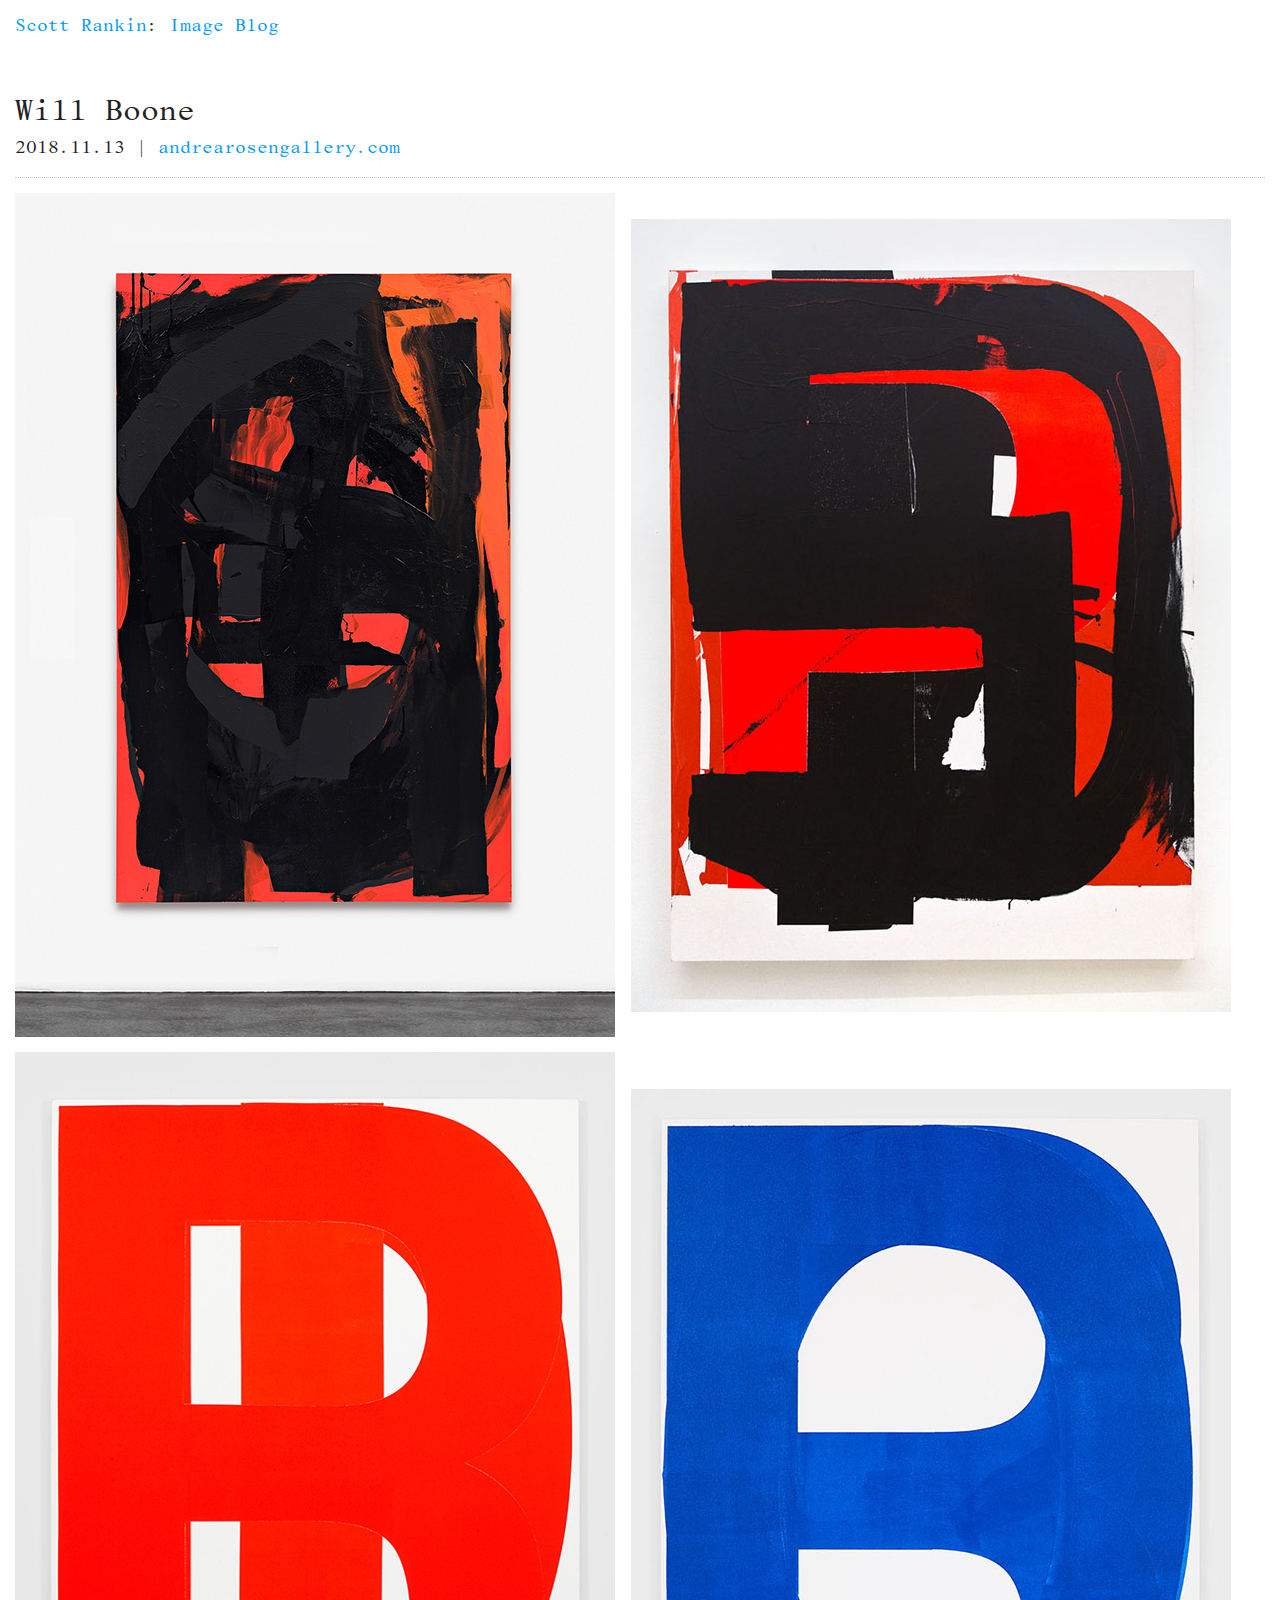
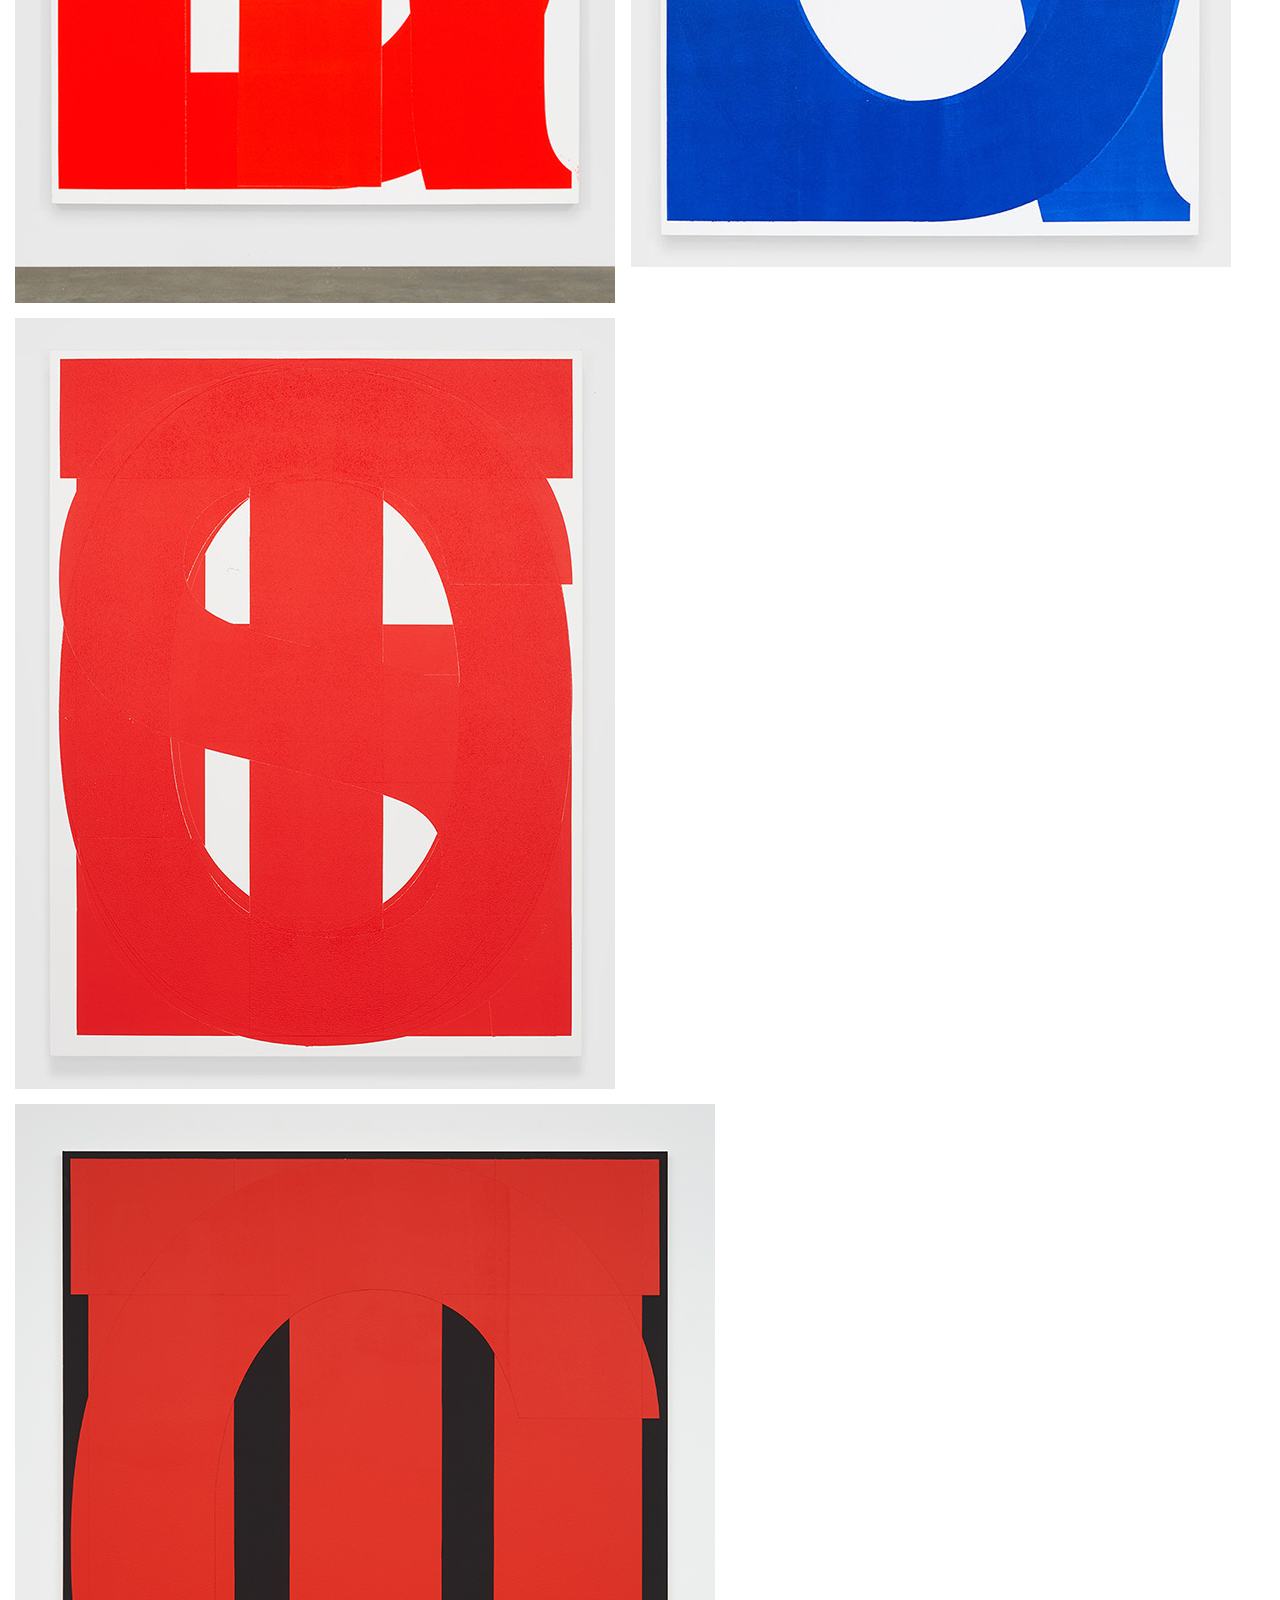
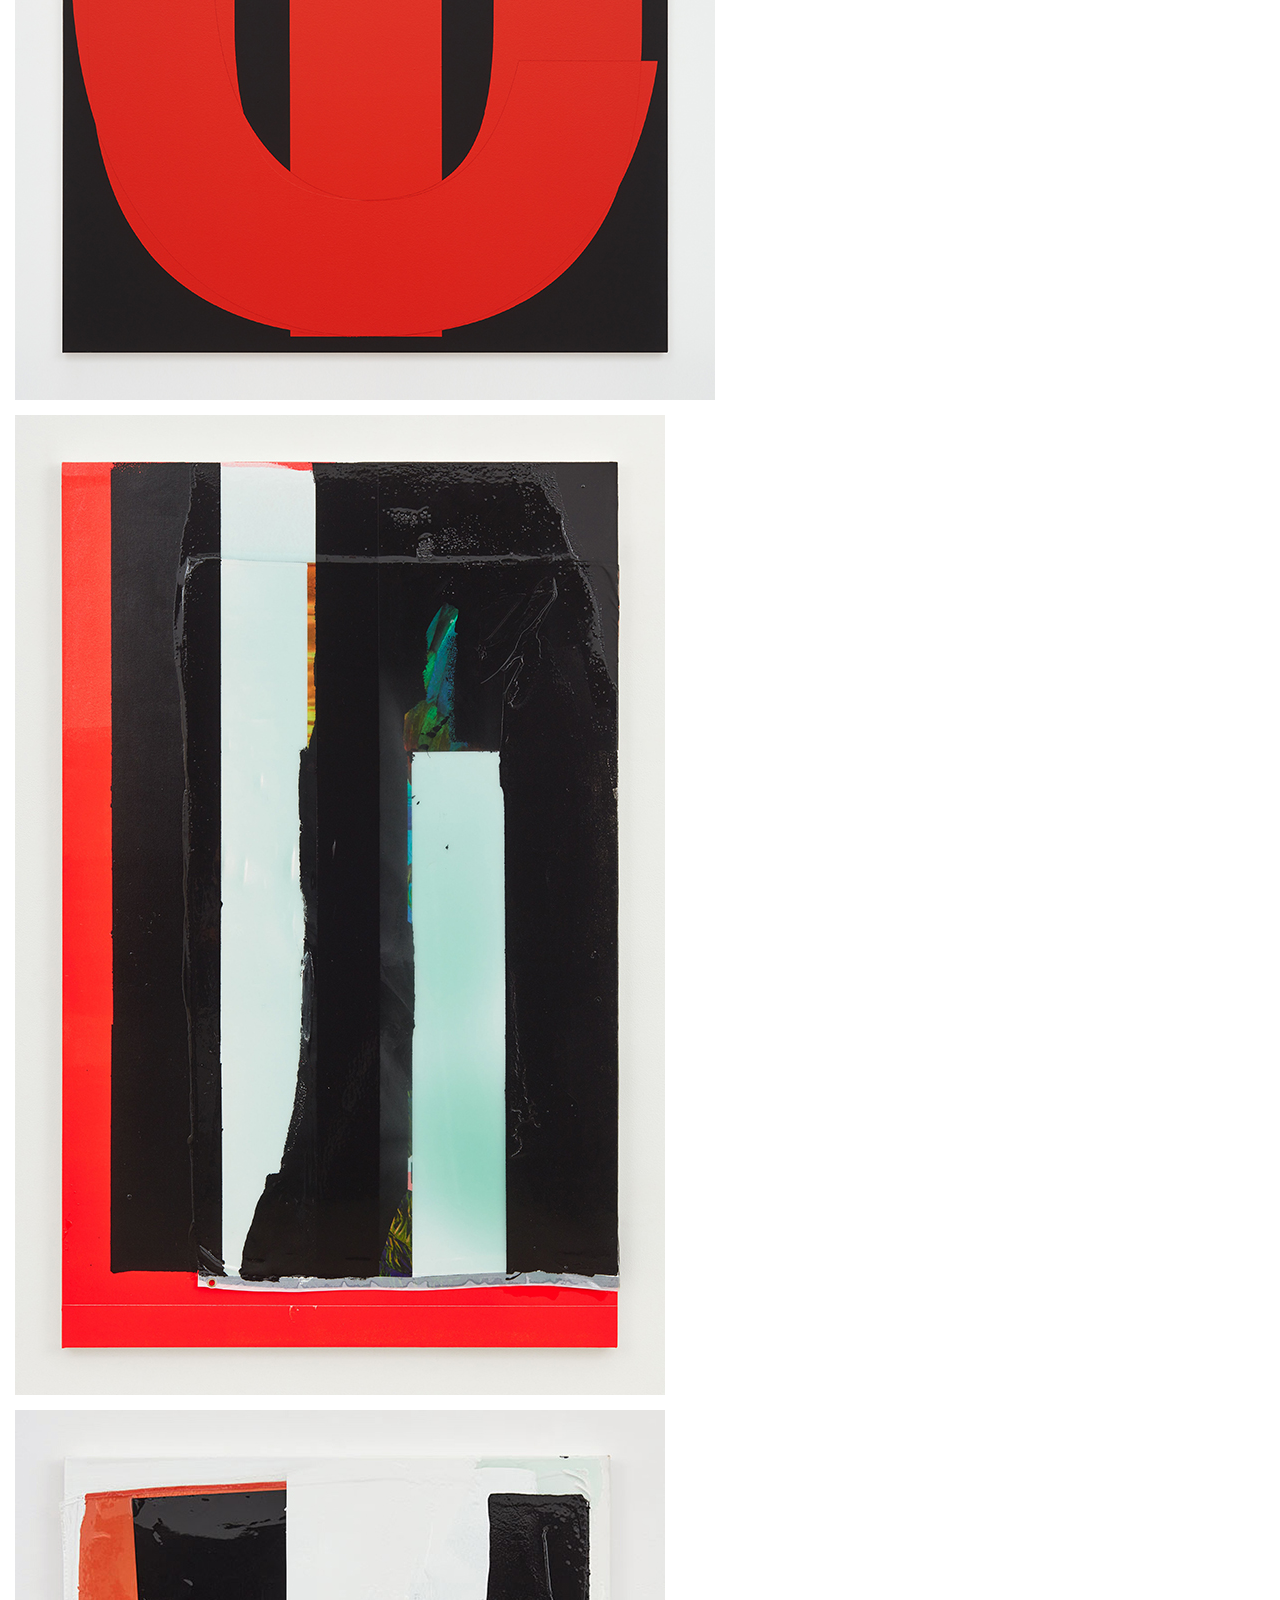
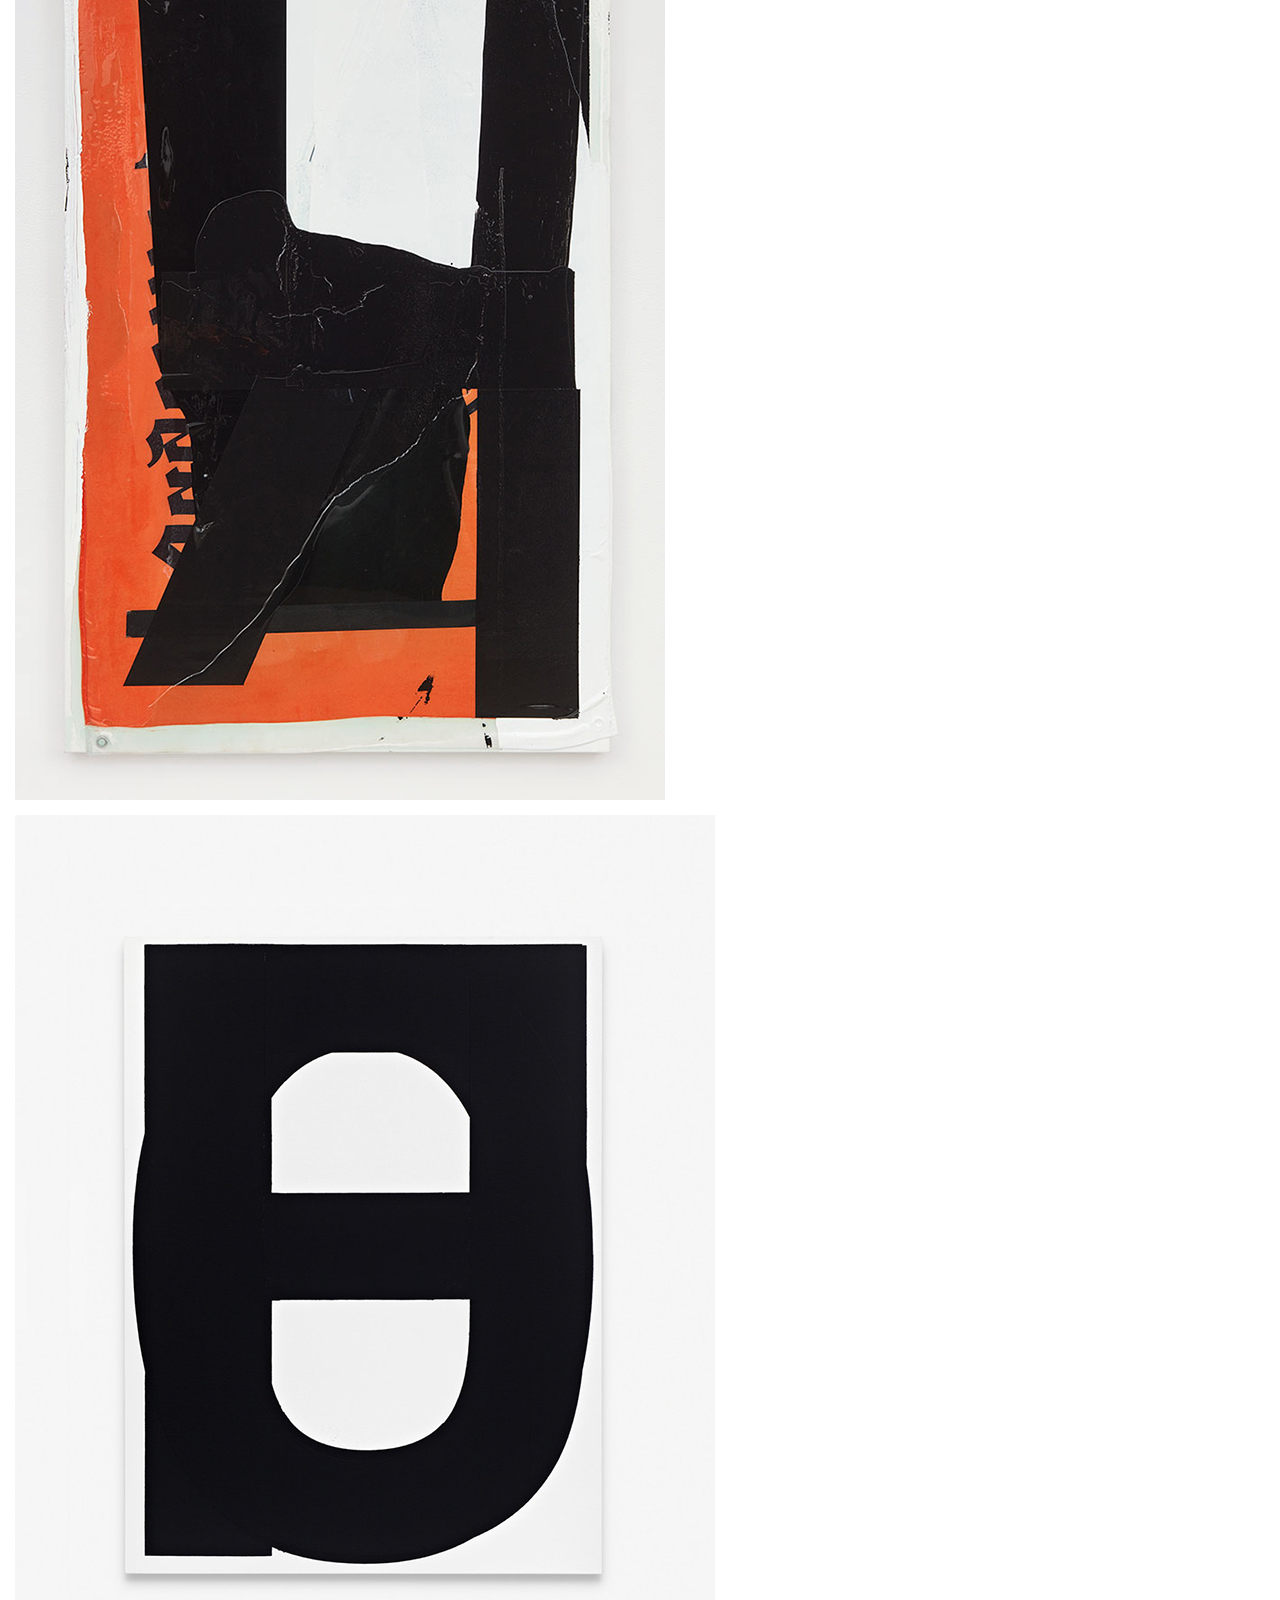
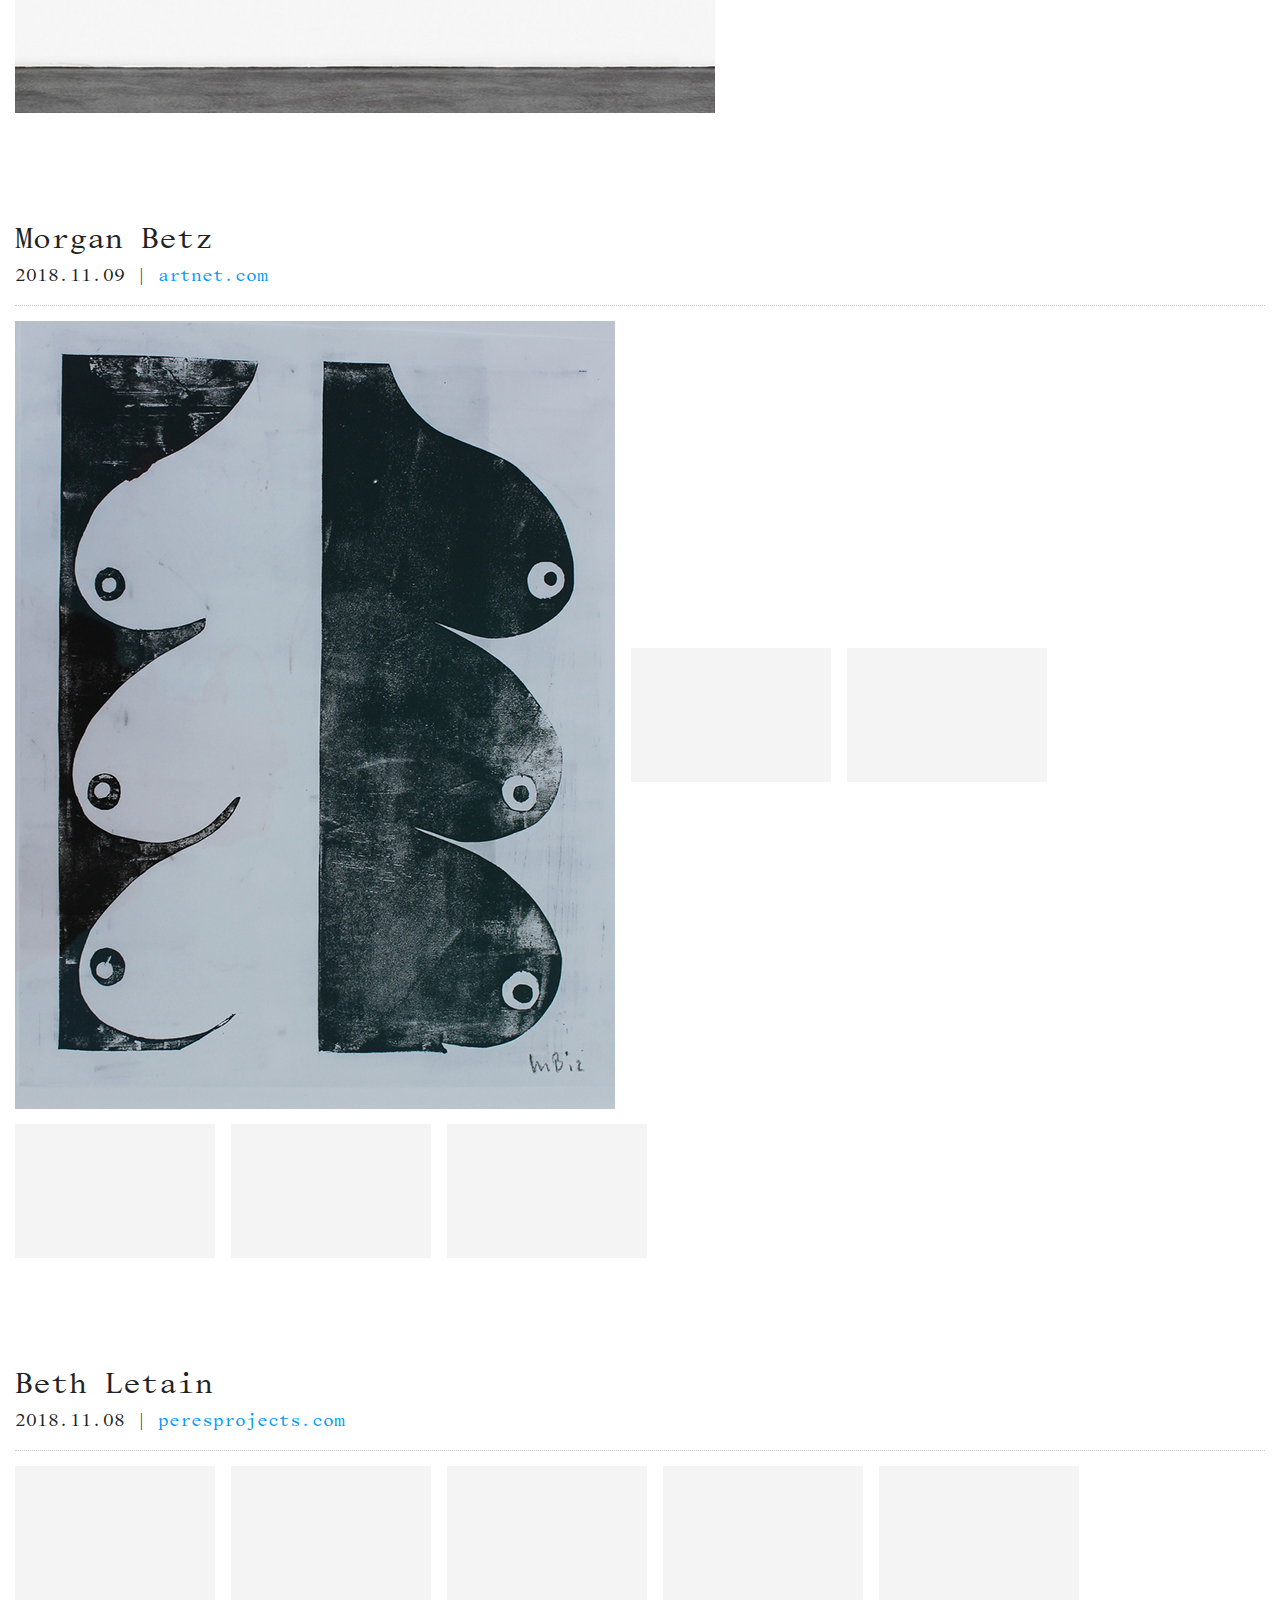
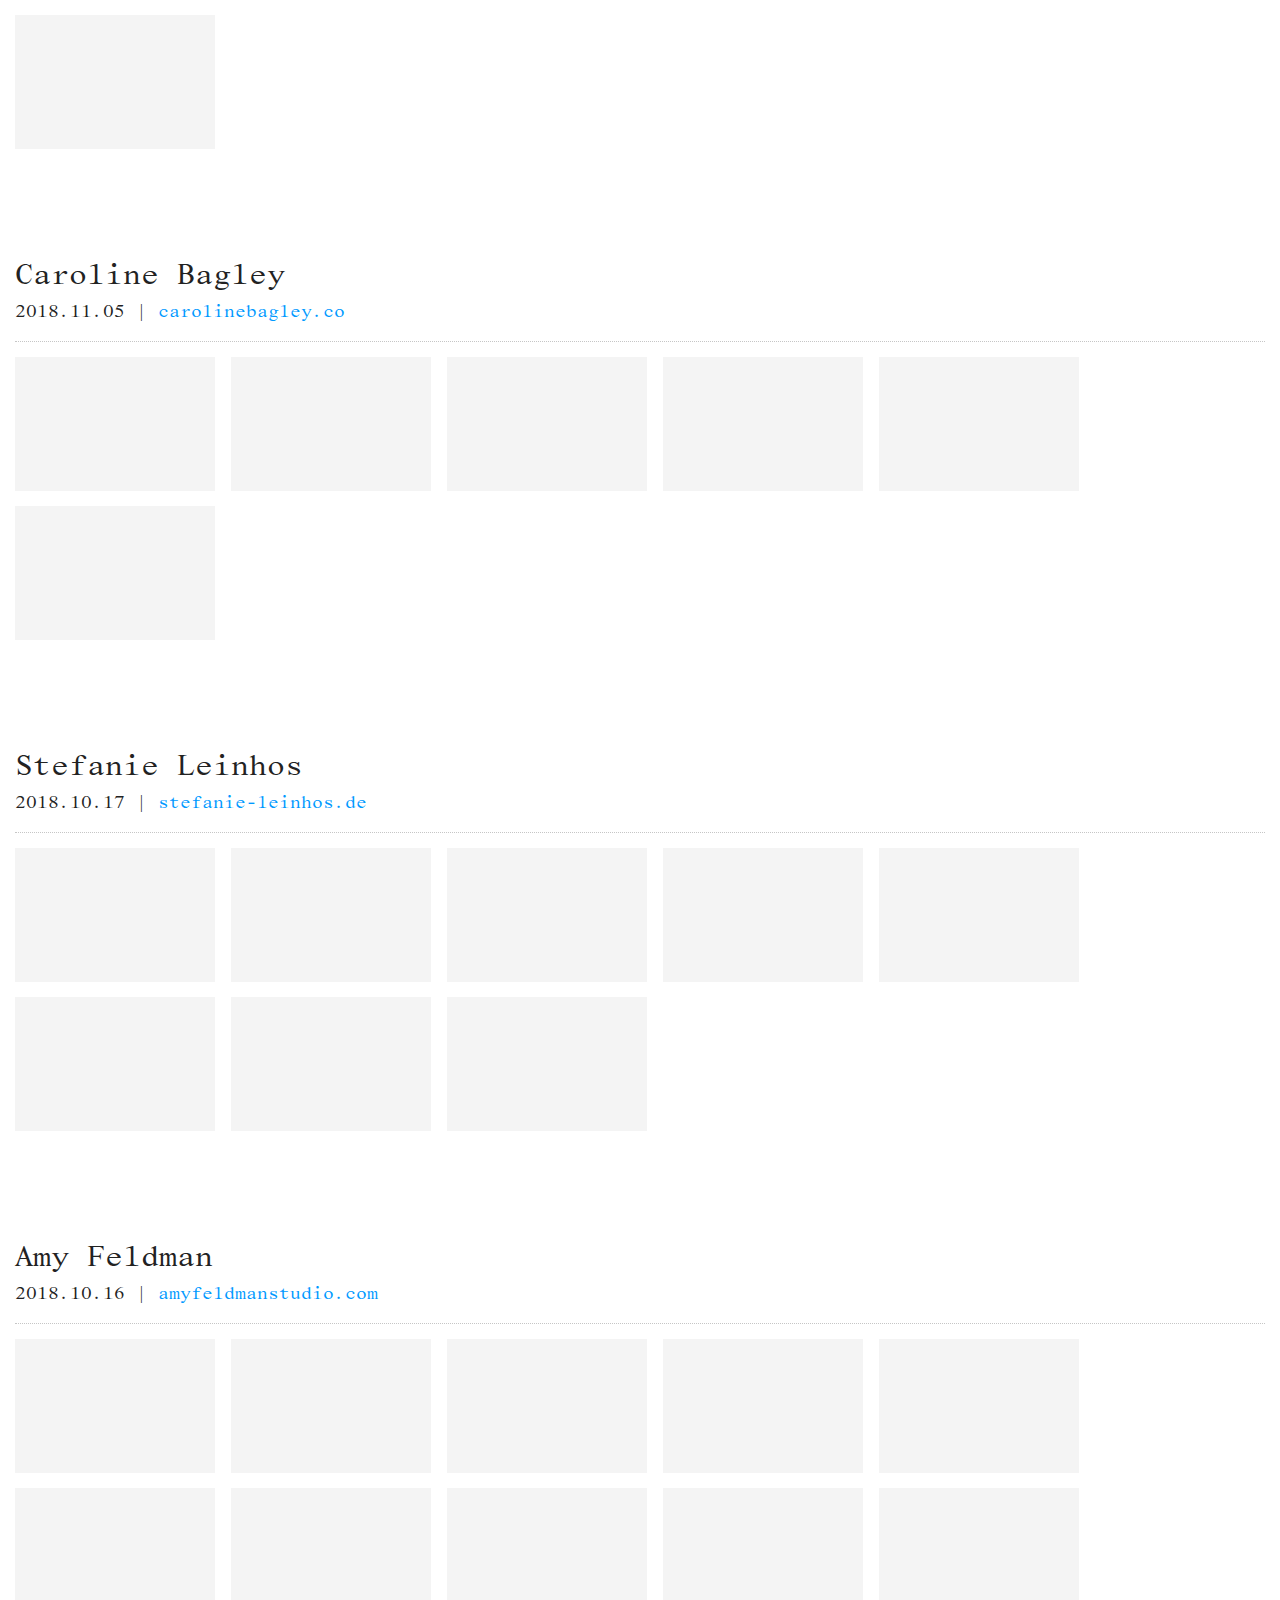
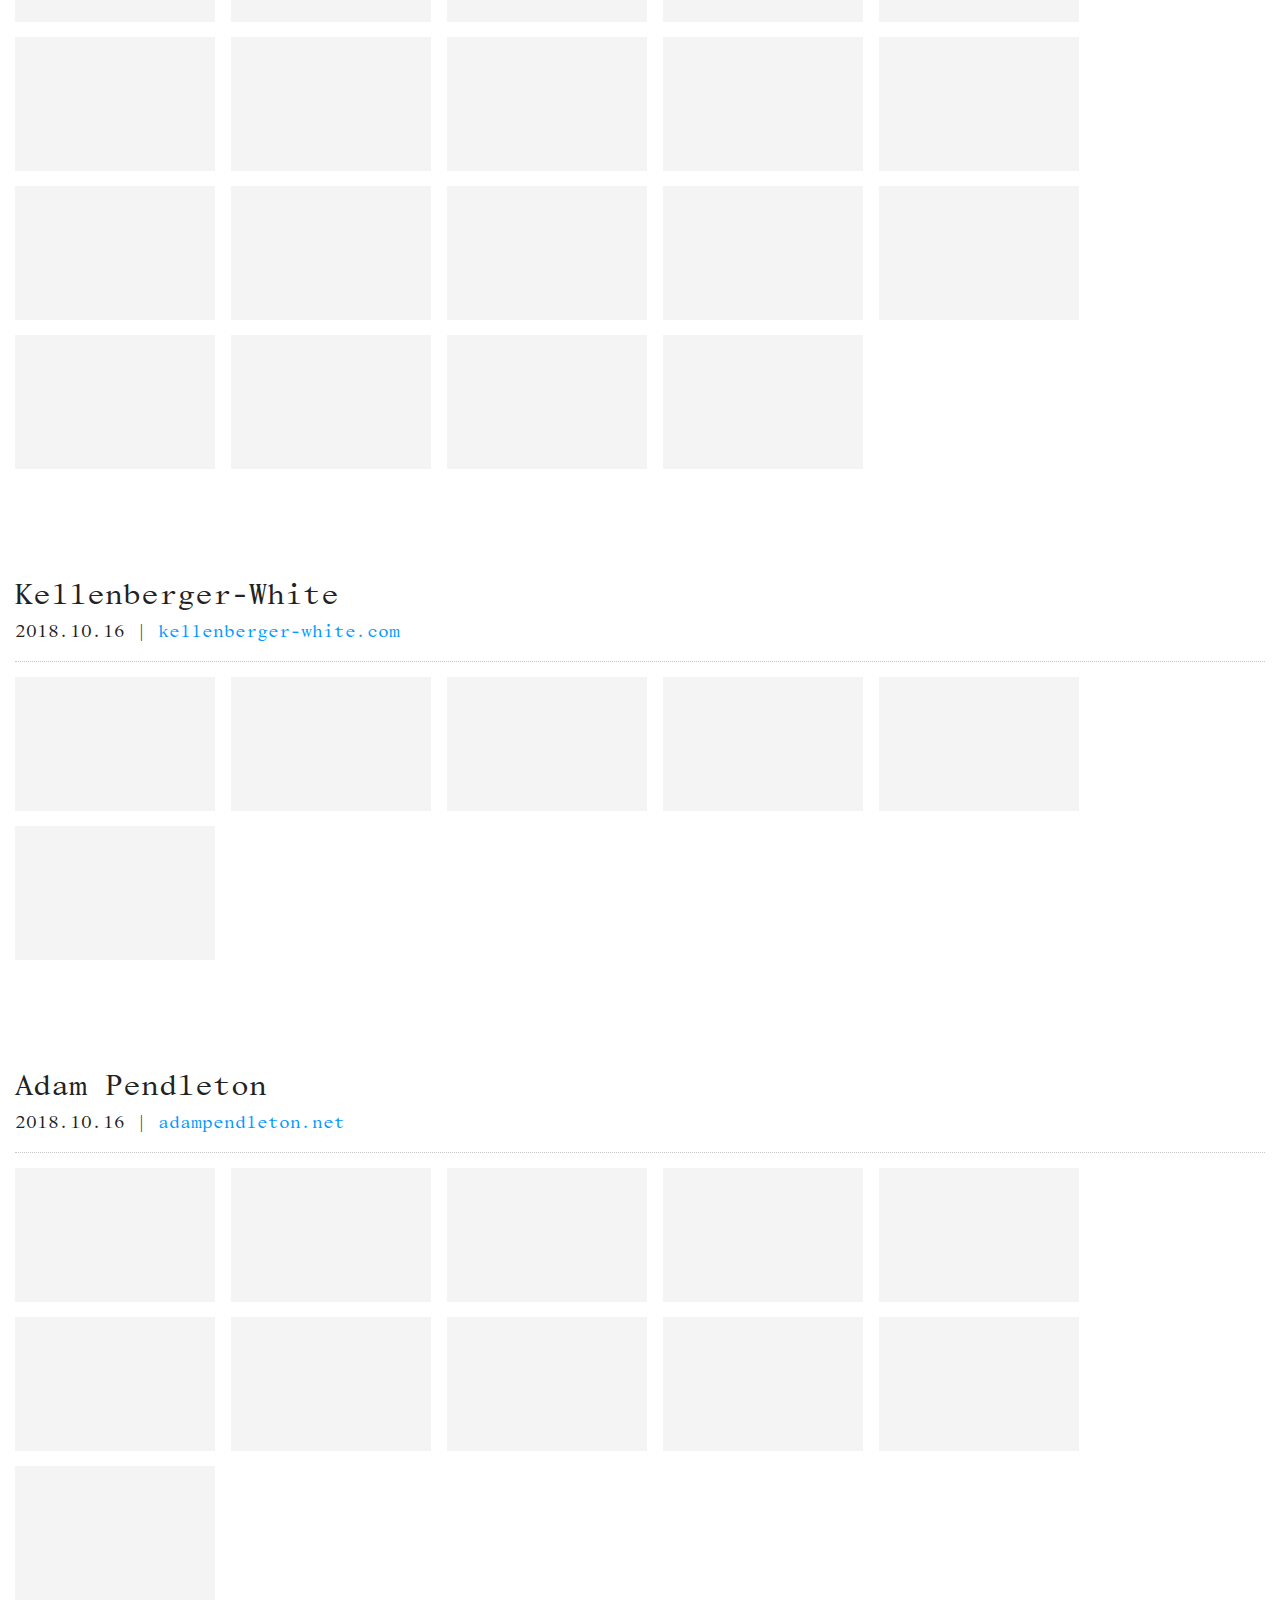
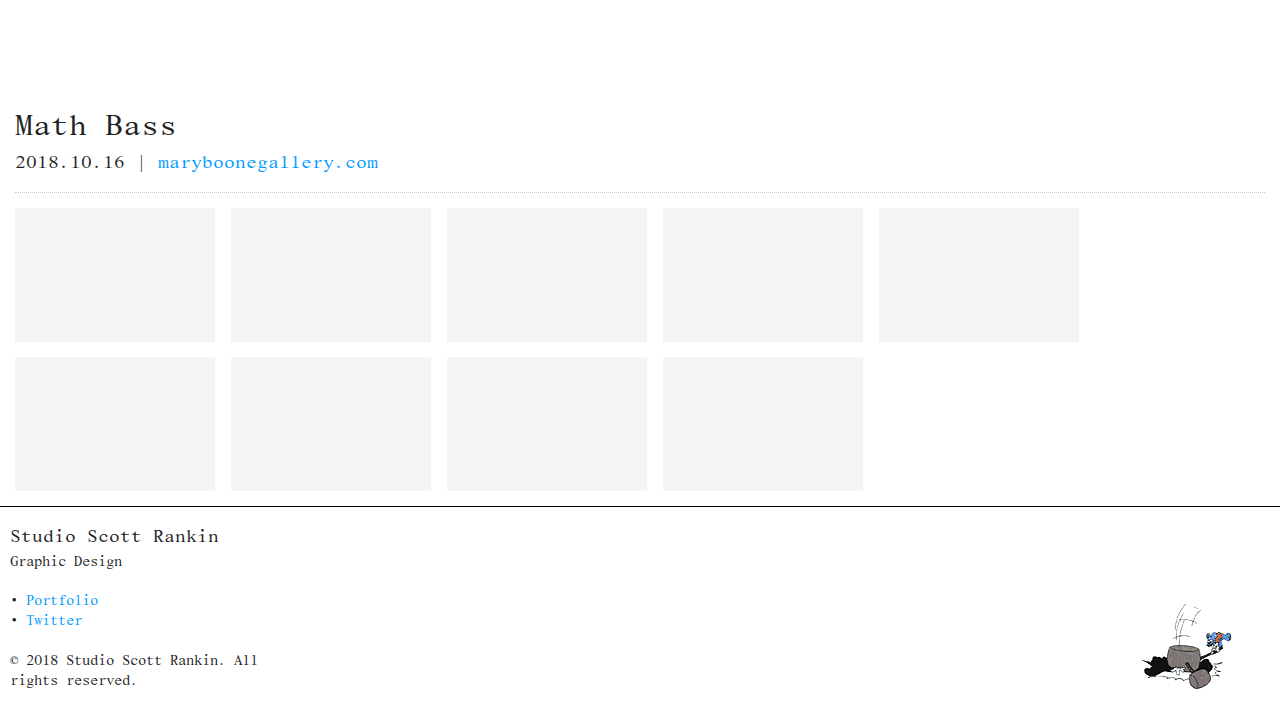
==== blog.html @ 96182d49 "Initial commit" ====
<!doctype html>
<html class="no-js" lang="">

<head>
<!-- Global site tag (gtag.js) - Google Analytics -->
<script async src="https://www.googletagmanager.com/gtag/js?id=UA-88909332-1"></script>
<script>
  window.dataLayer = window.dataLayer || [];
  function gtag(){dataLayer.push(arguments);}
  gtag('js', new Date());
  gtag('config', 'UA-88909332-1');
</script>
  <meta charset="utf-8">
  <meta http-equiv="x-ua-compatible" content="ie=edge">
  <title>Scott Rankin: Image Blog</title>
  <meta name="description" content="">
  <meta name="viewport" content="width=device-width, initial-scale=1, shrink-to-fit=no">

  <link rel="manifest" href="site.webmanifest">
  <link rel="apple-touch-icon" href="icon.png">
  <!-- Place favicon.ico in the root directory -->

  <link rel="stylesheet" href="css/normalize.css">
  <link rel="stylesheet" href="css/blog.css">
  <style type="text/css">
    @font-face {
    font-family:"pantasia";
    src:url("fonts/Pantasia-Regular.woff");
    }
  </style> 
</head>

<body>
  <!--[if lte IE 9]>
    <p class="browserupgrade">You are using an <strong>outdated</strong> browser. Please <a href="https://browsehappy.com/">upgrade your browser</a> to improve your experience and security.</p>
  <![endif]-->

<div class="blog-site-container">
  <div class="nav-container">
    <div class="blog-top-link">
		  <a href="index.html" target="_blank">Scott Rankin</a>: <a href="#">Image Blog</a>
    </div>
  </div>

    <div class="blog-post">
      <p class="blog-post__title">Will Boone</p>
      <p class="blog-post__link">2018.11.13 | <a href="http://www.andrearosengallery.com/artists/will-boone" target="_blank">andrearosengallery.com</a></p>
        <div class="blog-post-img-section">
          <div class="blog-post__img">
            <img src="img/low.jpg" data-src="img/blog/will-boone/wb_01.jpg"class="lazyload">
          </div>
          <div class="blog-post__img">
            <img src="img/low.jpg" data-src="img/blog/will-boone/wb_02.jpg"class="lazyload">
          </div>
          <div class="blog-post__img">
            <img src="img/low.jpg" data-src="img/blog/will-boone/wb_03.jpg"class="lazyload">
          </div>
          <div class="blog-post__img">
            <img src="img/low.jpg" data-src="img/blog/will-boone/wb_04.jpg"class="lazyload">
          </div>
          <div class="blog-post__img">
            <img src="img/low.jpg" data-src="img/blog/will-boone/wb_05.jpg"class="lazyload">
          </div>
          <div class="blog-post__img">
            <img src="img/low.jpg" data-src="img/blog/will-boone/wb_06.jpg"class="lazyload">
          </div>
          <div class="blog-post__img">
            <img src="img/low.jpg" data-src="img/blog/will-boone/wb_07.jpg"class="lazyload">
          </div>
           <div class="blog-post__img">
            <img src="img/low.jpg" data-src="img/blog/will-boone/wb_08.jpg"class="lazyload">
          </div>
          <div class="blog-post__img">
            <img src="img/low.jpg" data-src="img/blog/will-boone/wb_09.jpg"class="lazyload">
          </div>
        </div>
    </div>

  <div class="blog-post">
      <p class="blog-post__title">Morgan Betz</p>
      <p class="blog-post__link">2018.11.09 | <a href="http://www.artnet.com/artists/morgan-betz/biography" target="_blank">artnet.com</a></p>
        <div class="blog-post-img-section">
          <div class="blog-post__img">
            <img src="img/low.jpg" data-src="img/blog/morgan-betz/mb_01.jpg"class="lazyload">
          </div>
          <div class="blog-post__img">
            <img src="img/low.jpg" data-src="img/blog/morgan-betz/mb_02.jpg"class="lazyload">
          </div>
          <div class="blog-post__img">
            <img src="img/low.jpg" data-src="img/blog/morgan-betz/mb_03.jpg"class="lazyload">
          </div>
          <div class="blog-post__img">
            <img src="img/low.jpg" data-src="img/blog/morgan-betz/mb_04.jpg"class="lazyload">
          </div>
          <div class="blog-post__img">
            <img src="img/low.jpg" data-src="img/blog/morgan-betz/mb_05.jpg"class="lazyload">
          </div>
           <div class="blog-post__img">
            <img src="img/low.jpg" data-src="img/blog/morgan-betz/mb_06.jpg"class="lazyload">
          </div>
        </div>
    </div>

  <div class="blog-post">
      <p class="blog-post__title">Beth Letain</p>
      <p class="blog-post__link">2018.11.08 | <a href="https://peresprojects.com/artists/beth-letain/" target="_blank">peresprojects.com</a></p>
        <div class="blog-post-img-section">
        	<div class="blog-post__img">
            	<img src="img/low.jpg" data-src="img/blog/beth-letain/bl_01.jpg"class="lazyload">
          	</div>
          	<div class="blog-post__img">
            	<img src="img/low.jpg" data-src="img/blog/beth-letain/bl_02.jpg"class="lazyload">
          	</div>
          	<div class="blog-post__img">
            	<img src="img/low.jpg" data-src="img/blog/beth-letain/bl_03.jpg"class="lazyload">
          	</div>
          	<div class="blog-post__img">
            	<img src="img/low.jpg" data-src="img/blog/beth-letain/bl_04.jpg"class="lazyload">
          	</div>
          	<div class="blog-post__img">
            	<img src="img/low.jpg" data-src="img/blog/beth-letain/bl_05.jpg"class="lazyload">
          	</div>
          	<div class="blog-post__img">
            	<img src="img/low.jpg" data-src="img/blog/beth-letain/bl_06.jpg"class="lazyload">
          	</div>
       	</div>
  	</div>

  	<div class="blog-post">
      <p class="blog-post__title">Caroline Bagley</p>
      <p class="blog-post__link">2018.11.05 | <a href="http://carolinebagley.co" target="_blank">carolinebagley.co</a></p>
        <div class="blog-post-img-section">
        	<div class="blog-post__img">
            	<img src="img/low.jpg" data-src="img/blog/caroline-bagley/cb_01.jpg"class="lazyload">
          	</div>
       		<div class="blog-post__img">
            	<img src="img/low.jpg" data-src="img/blog/caroline-bagley/cb_02.jpg"class="lazyload">
        	</div>
        	<div class="blog-post__img">
            	<img src="img/low.jpg" data-src="img/blog/caroline-bagley/cb_03.jpg"class="lazyload">
        	</div>
        	<div class="blog-post__img">
            	<img src="img/low.jpg" data-src="img/blog/caroline-bagley/cb_04.jpg"class="lazyload">
        	</div>
       		<div class="blog-post__img">
            	<img src="img/low.jpg" data-src="img/blog/caroline-bagley/cb_05.jpg"class="lazyload">
        	</div>
        	<div class="blog-post__img">
            	<img src="img/low.jpg" data-src="img/blog/caroline-bagley/cb_06.jpg"class="lazyload">
       		</div>
       	</div>
  	</div>

    <div class="blog-post">
      <p class="blog-post__title">Stefanie Leinhos</p>
      <p class="blog-post__link">2018.10.17 | <a href="http://stefanie-leinhos.de" target="_blank">stefanie-leinhos.de</a></p>
        <div class="blog-post-img-section">
          <div class="blog-post__img">
            <img src="img/low.jpg" data-src="img/blog/stefanie-leinhos/sl_05.jpg"class="lazyload">
          </div>
          <div class="blog-post__img">
            <img src="img/low.jpg" data-src="img/blog/stefanie-leinhos/sl_01.jpg"class="lazyload">
          </div>
          <div class="blog-post__img">
            <img src="img/low.jpg" data-src="img/blog/stefanie-leinhos/sl_02.jpg"class="lazyload">
          </div>
          <div class="blog-post__img">
            <img src="img/low.jpg" data-src="img/blog/stefanie-leinhos/sl_03.jpg"class="lazyload">
          </div>
          <div class="blog-post__img">
            <img src="img/low.jpg" data-src="img/blog/stefanie-leinhos/sl_04.jpg"class="lazyload">
          </div>
          <div class="blog-post__img">
            <img src="img/low.jpg" data-src="img/blog/stefanie-leinhos/sl_06.jpg"class="lazyload">
          </div>
          <div class="blog-post__img">
            <img src="img/low.jpg" data-src="img/blog/stefanie-leinhos/sl_07.jpg"class="lazyload">
          </div>
          <div class="blog-post__img">
            <img src="img/low.jpg" data-src="img/blog/stefanie-leinhos/sl_08.jpg"class="lazyload">
          </div>
        </div>
  	</div>

  <div class="blog-post">
      <p class="blog-post__title">Amy Feldman</p>
      <p class="blog-post__link">2018.10.16 | <a href="http://amyfeldmanstudio.com" target="_blank">amyfeldmanstudio.com</a></p>
        <div class="blog-post-img-section">
          <div class="blog-post__img">
            <img src="img/low.jpg" data-src="img/blog/amy-feldman/af_01.jpg"class="lazyload">
          </div>
          <div class="blog-post__img">
            <img src="img/low.jpg" data-src="img/blog/amy-feldman/af_02.jpg"class="lazyload">
          </div>
          <div class="blog-post__img">
            <img src="img/low.jpg" data-src="img/blog/amy-feldman/af_03.jpg"class="lazyload">
          </div>
          <div class="blog-post__img">
            <img src="img/low.jpg" data-src="img/blog/amy-feldman/af_04.jpg"class="lazyload">
          </div>
          <div class="blog-post__img">
            <img src="img/low.jpg" data-src="img/blog/amy-feldman/af_05.jpg"class="lazyload">
          </div>
          <div class="blog-post__img">
            <img src="img/low.jpg" data-src="img/blog/amy-feldman/af_06.jpg"class="lazyload">
          </div>
          <div class="blog-post__img">
            <img src="img/low.jpg" data-src="img/blog/amy-feldman/af_08.jpg"class="lazyload">
          </div>
          <div class="blog-post__img">
            <img src="img/low.jpg" data-src="img/blog/amy-feldman/af_09.jpg"class="lazyload">
          </div>
          <div class="blog-post__img">
            <img src="img/low.jpg" data-src="img/blog/amy-feldman/af_10.jpg"class="lazyload">
          </div>
          <div class="blog-post__img">
            <img src="img/low.jpg" data-src="img/blog/amy-feldman/af_11.jpg"class="lazyload">
          </div>
          <div class="blog-post__img">
            <img src="img/low.jpg" data-src="img/blog/amy-feldman/af_12.jpg"class="lazyload">
          </div>
          <div class="blog-post__img">
            <img src="img/low.jpg" data-src="img/blog/amy-feldman/af_13.jpg"class="lazyload">
          </div>
          <div class="blog-post__img">
            <img src="img/low.jpg" data-src="img/blog/amy-feldman/af_14.jpg"class="lazyload">
          </div>
          <div class="blog-post__img">
            <img src="img/low.jpg" data-src="img/blog/amy-feldman/af_15.jpg"class="lazyload">
          </div>
          <div class="blog-post__img">
            <img src="img/low.jpg" data-src="img/blog/amy-feldman/af_16.jpg"class="lazyload">
          </div>
          <div class="blog-post__img">
            <img src="img/low.jpg" data-src="img/blog/amy-feldman/af_17.jpg"class="lazyload">
          </div>
          <div class="blog-post__img">
            <img src="img/low.jpg" data-src="img/blog/amy-feldman/af_18.jpg"class="lazyload">
          </div>
          <div class="blog-post__img">
            <img src="img/low.jpg" data-src="img/blog/amy-feldman/af_19.jpg"class="lazyload">
          </div>
          <div class="blog-post__img">
            <img src="img/low.jpg" data-src="img/blog/amy-feldman/af_20.jpg"class="lazyload">
          </div>
          <div class="blog-post__img">
            <img src="img/low.jpg" data-src="img/blog/amy-feldman/af_21.jpg"class="lazyload">
          </div>
          <div class="blog-post__img">
            <img src="img/low.jpg" data-src="img/blog/amy-feldman/af_22.jpg"class="lazyload">
          </div>
          <div class="blog-post__img">
            <img src="img/low.jpg" data-src="img/blog/amy-feldman/af_23.jpg"class="lazyload">
          </div>
          <div class="blog-post__img">
            <img src="img/low.jpg" data-src="img/blog/amy-feldman/af_24.jpg"class="lazyload">
          </div>
          <div class="blog-post__img">
            <img src="img/low.jpg" data-src="img/blog/amy-feldman/af_25.jpg"class="lazyload">
          </div>
        </div>
  </div>

  <div class="blog-post">
      <p class="blog-post__title">Kellenberger-White</p>
      <p class="blog-post__link">2018.10.16 | <a href="http://kellenberger-white.com/project/alphabet/" target="_blank">kellenberger-white.com</a></p>
        <div class="blog-post-img-section">
          <div class="blog-post__img">
            <img src="img/low.jpg" data-src="img/blog/kellenberger-white/kw_01.jpg"class="lazyload">
          </div>
          <div class="blog-post__img">
            <img src="img/low.jpg" data-src="img/blog/kellenberger-white/kw_02.jpg"class="lazyload">
          </div>
          <div class="blog-post__img">
            <img src="img/low.jpg" data-src="img/blog/kellenberger-white/kw_03.jpg"class="lazyload">
          </div>
          <div class="blog-post__img">
            <img src="img/low.jpg" data-src="img/blog/kellenberger-white/kw_04.jpg"class="lazyload">
          </div>
          <div class="blog-post__img">
            <img src="img/low.jpg" data-src="img/blog/kellenberger-white/kw_05.jpg"class="lazyload">
          </div>
          <div class="blog-post__img">
            <img src="img/low.jpg" data-src="img/blog/kellenberger-white/kw_06.jpg"class="lazyload">
          </div>
        </div>
  </div>

	<div class="blog-post">
      <p class="blog-post__title">Adam Pendleton</p>
      <p class="blog-post__link">2018.10.16 | <a href="http://adampendleton.net" target="_blank">adampendleton.net</a></p>
      	<div class="blog-post-img-section">
      		<div class="blog-post__img">
      			<img src="img/low.jpg" data-src="img/blog/adam-pendleton/ap_01.jpg"class="lazyload">
      		</div>
      		<div class="blog-post__img">
      			<img src="img/low.jpg" data-src="img/blog/adam-pendleton/ap_02.jpg"class="lazyload">
      		</div>
      		<div class="blog-post__img">
      			<img src="img/low.jpg" data-src="img/blog/adam-pendleton/ap_03.jpg"class="lazyload">
      		</div>
      		<div class="blog-post__img">
      			<img src="img/low.jpg" data-src="img/blog/adam-pendleton/ap_04.jpg"class="lazyload">
      		</div>
      		<div class="blog-post__img">
      			<img src="img/low.jpg" data-src="img/blog/adam-pendleton/ap_05.jpg"class="lazyload">
      		</div>
      		<div class="blog-post__img">
      			<img src="img/low.jpg" data-src="img/blog/adam-pendleton/ap_06.jpg"class="lazyload">
      		</div>
      		<div class="blog-post__img">
      			<img src="img/low.jpg" data-src="img/blog/adam-pendleton/ap_07.jpg"class="lazyload">
      		</div>
      		<div class="blog-post__img">
      			<img src="img/low.jpg" data-src="img/blog/adam-pendleton/ap_08.jpg"class="lazyload">
      		</div>
      		<div class="blog-post__img">
      			<img src="img/low.jpg" data-src="img/blog/adam-pendleton/ap_09.jpg"class="lazyload">
      		</div>
      		<div class="blog-post__img">
      			<img src="img/low.jpg" data-src="img/blog/adam-pendleton/ap_10.jpg"class="lazyload">
      		</div>
      		<div class="blog-post__img">
      			<img src="img/low.jpg" data-src="img/blog/adam-pendleton/ap_11.jpg"class="lazyload">
      		</div>
      	</div>
    </div>

    <div class="blog-post">
      <p class="blog-post__title">Math Bass</p>
      <p class="blog-post__link">2018.10.16 | <a href="https://maryboonegallery.com/artist/math-bass" target="_blank">maryboonegallery.com</a></p>
      	<div class="blog-post-img-section">
      		<div class="blog-post__img">
      			<img src="img/low.jpg" data-src="img/blog/math-bass/mb_01.jpg"class="lazyload">
      		</div>
      		<div class="blog-post__img">
      			<img src="img/low.jpg" data-src="img/blog/math-bass/mb_02.jpg"class="lazyload">
      		</div>
      		<div class="blog-post__img">
      			<img src="img/low.jpg" data-src="img/blog/math-bass/mb_03.jpg"class="lazyload">
      		</div>
      		<div class="blog-post__img">
      			<img src="img/low.jpg" data-src="img/blog/math-bass/mb_04.jpg"class="lazyload">
      		</div>
      		<div class="blog-post__img">
      			<img src="img/low.jpg" data-src="img/blog/math-bass/mb_05.jpg"class="lazyload">
      		</div>
      		<div class="blog-post__img">
      			<img src="img/low.jpg" data-src="img/blog/math-bass/mb_06.jpg"class="lazyload">
      		</div>
      		<div class="blog-post__img">
      			<img src="img/low.jpg" data-src="img/blog/math-bass/mb_07.jpg"class="lazyload">
      		</div>
      		<div class="blog-post__img">
      			<img src="img/low.jpg" data-src="img/blog/math-bass/mb_08.jpg"class="lazyload">
      		</div>
      		<div class="blog-post__img">
      			<img src="img/low.jpg" data-src="img/blog/math-bass/mb_09.jpg"class="lazyload">
      		</div>
      	</div>
    </div>
</div>

<div class="footer-section">
  <div class="footer-section__name">
        <p>Studio Scott Rankin</p>
    </div>
    <div class="footer-section__title">
        <p>Graphic Design</p>
    </div>
    <ul class="footer-section__social-links">
        <li>• <a href="https://scottrank.in" target="_blank">Portfolio</a></li>
        <li>• <a href="https://twitter.com/scotterankin" target="_blank">Twitter</a></li>
    </ul>
    <div class="footer-section__copyright">
        <p>© 2018 Studio Scott Rankin. All rights reserved.</p>
    </div>
    <div class="footer-section__animation">
        <img src="img/footer/itchy-scratchy.gif">
    </div>
</div>

  <script src="js/vendor/lazysizes.min.js" async=""></script>
  <script src="js/vendor/modernizr-3.6.0.min.js"></script>
  <script src="https://code.jquery.com/jquery-3.3.1.min.js" integrity="sha256-FgpCb/KJQlLNfOu91ta32o/NMZxltwRo8QtmkMRdAu8=" crossorigin="anonymous"></script>
  <script>window.jQuery || document.write('<script src="js/vendor/jquery-3.3.1.min.js"><\/script>')</script>
  <script src="js/plugins.js"></script>
  <script src="js/main.js"></script>

  <!-- Google Analytics: change UA-XXXXX-Y to be your site's ID. -->
  <script>
    window.ga = function () { ga.q.push(arguments) }; ga.q = []; ga.l = +new Date;
    ga('create', 'UA-XXXXX-Y', 'auto'); ga('send', 'pageview')
  </script>
  <script src="https://www.google-analytics.com/analytics.js" async defer></script>
</body>

</html>
---- css/blog.css ----
/*! HTML5 Boilerplate v6.1.0 | MIT License | https://html5boilerplate.com/ */

/*
 * What follows is the result of much research on cross-browser styling.
 * Credit left inline and big thanks to Nicolas Gallagher, Jonathan Neal,
 * Kroc Camen, and the H5BP dev community and team.
 */

/* ==========================================================================
   Base styles: opinionated defaults
   ========================================================================== */

/*
 * Remove text-shadow in selection highlight:
 * https://twitter.com/miketaylr/status/12228805301
 *
 * Vendor-prefixed and regular ::selection selectors cannot be combined:
 * https://stackoverflow.com/a/16982510/7133471
 *
 * Customize the background color to match your design.
 */

::-moz-selection {
    background: #b3d4fc;
    text-shadow: none;
}

::selection {
    background: #b3d4fc;
    text-shadow: none;
}

/*
 * A better looking default horizontal rule
 */

hr {
    display: block;
    height: 1px;
    border: 0;
    border-top: 1px solid #ccc;
    margin: 1em 0;
    padding: 0;
}

/*
 * Remove the gap between audio, canvas, iframes,
 * images, videos and the bottom of their containers:
 * https://github.com/h5bp/html5-boilerplate/issues/440
 */

audio,
canvas,
iframe,
img,
svg,
video {
    vertical-align: middle;
}

/*
 * Remove default fieldset styles.
 */

fieldset {
    border: 0;
    margin: 0;
    padding: 0;
}

/*
 * Allow only vertical resizing of textareas.
 */

textarea {
    resize: vertical;
}

/* ==========================================================================
   Browser Upgrade Prompt
   ========================================================================== */

.browserupgrade {
    margin: 0.2em 0;
    background: #ccc;
    color: #000;
    padding: 0.2em 0;
}

/* ==========================================================================
   Author's custom styles
   ========================================================================== */
/*Universal*/
html {
    color: #222;
    font-size: 62.5%; 
}

body {
    font-family: "pantasia";
    font-size: 1.8rem;
    line-height: 2.6rem;
}

a {
    color: #09F;
    text-decoration: none;
}

a:hover {
    color: #09F;
    text-decoration: underline;
}
/*Universal Ends*/

.blog-site-container {
    margin: 14px 15px 0 15px;
}

.nav-container {
    position: fixed;
    top:0;
    height: 50px;
    width: 100vw;
    background: #fff;
    z-index: 1;
}

.blog-top-link {
    margin: 14px 0 0 0;
}

/*Blog Post*/
.blog-post__title {
    margin: 100px 0 0 0;
    font-size: 2.6rem;
}

.blog-post__link {
    margin: 10px 0 15px 0;
    padding: 0 0 15px 0;
    font-size: 1.8rem;
    border-bottom: 1px dotted #C6C6C6;
}

.blog-post__img {
    display: block;
    margin:  0 0 15px 0;
}

.blog-post__img img {
    width: 100%;
}




/*Footer Section*/
.footer-section {
    position: relative;
    border-top: 1px solid #000;
    padding: 0 10px 0 10px;
}

.footer-section__title {
    margin: -15px 0 20px 0;
    font-size: 1.4rem;
    line-height: 1.8rem;
}

.footer-section__social-links {
    margin: 0 0 0 -40px;
    font-size: 1.4rem;
    line-height: 2rem;
    list-style: none;
}

.footer-section__copyright {
    margin: 20px 0 0 0;
    width: 250px;
    font-size: 1.4rem;
    line-height: 2rem;
}

.footer-section__animation {
    position: absolute;
    right:0;
    bottom:0;
}



/* ==========================================================================
   Helper classes
   ========================================================================== */

/*
 * Hide visually and from screen readers
 */

.hidden {
    display: none !important;
}

/*
 * Hide only visually, but have it available for screen readers:
 * https://snook.ca/archives/html_and_css/hiding-content-for-accessibility
 *
 * 1. For long content, line feeds are not interpreted as spaces and small width
 *    causes content to wrap 1 word per line:
 *    https://medium.com/@jessebeach/beware-smushed-off-screen-accessible-text-5952a4c2cbfe
 */

.visuallyhidden {
    border: 0;
    clip: rect(0 0 0 0);
    height: 1px;
    margin: -1px;
    overflow: hidden;
    padding: 0;
    position: absolute;
    width: 1px;
    white-space: nowrap; /* 1 */
}

/*
 * Extends the .visuallyhidden class to allow the element
 * to be focusable when navigated to via the keyboard:
 * https://www.drupal.org/node/897638
 */

.visuallyhidden.focusable:active,
.visuallyhidden.focusable:focus {
    clip: auto;
    height: auto;
    margin: 0;
    overflow: visible;
    position: static;
    width: auto;
    white-space: inherit;
}

/*
 * Hide visually and from screen readers, but maintain layout
 */

.invisible {
    visibility: hidden;
}

/*
 * Clearfix: contain floats
 *
 * For modern browsers
 * 1. The space content is one way to avoid an Opera bug when the
 *    `contenteditable` attribute is included anywhere else in the document.
 *    Otherwise it causes space to appear at the top and bottom of elements
 *    that receive the `clearfix` class.
 * 2. The use of `table` rather than `block` is only necessary if using
 *    `:before` to contain the top-margins of child elements.
 */

.clearfix:before,
.clearfix:after {
    content: " "; /* 1 */
    display: table; /* 2 */
}

.clearfix:after {
    clear: both;
}

/* ==========================================================================
   EXAMPLE Media Queries for Responsive Design.
   These examples override the primary ('mobile first') styles.
   Modify as content requires.
   ========================================================================== */
@media only screen and (min-width: 768px) {
/* Style adjustments for viewports that meet the condition */
}

@media only screen and (min-width: 1151px) {
    /* Style adjustments for viewports that meet the condition */

.blog-site-container {
    margin: 14px 15px 0 15px;
}

.nav-container {
    position: fixed;
    top:0;
    height: 50px;
    width: 100vw;
    background: #fff;
    z-index: 1;
}

.blog-top-link {
    margin: 14px 0 0 0;
}

/*Blog Post*/
.blog-post__title {
    margin: 100px 0 0 0;
    font-size: 3rem;
}

.blog-post__link {
    margin: 10px 0 15px 0;
    padding: 0 0 15px 0;
    font-size: 1.8rem;
    border-bottom: 1px dotted #C6C6C6;
}

.blog-post__img {
    display: inline-block;
    margin:  0 5px 15px 0;
}
}

@media print,
       (-webkit-min-device-pixel-ratio: 1.25),
       (min-resolution: 1.25dppx),
       (min-resolution: 120dpi) {
    /* Style adjustments for high resolution devices */
}

/* ==========================================================================
   Print styles.
   Inlined to avoid the additional HTTP request:
   https://www.phpied.com/delay-loading-your-print-css/
   ========================================================================== */

@media print {
    *,
    *:before,
    *:after {
        background: transparent !important;
        color: #000 !important; /* Black prints faster */
        -webkit-box-shadow: none !important;
        box-shadow: none !important;
        text-shadow: none !important;
    }

    a,
    a:visited {
        text-decoration: underline;
    }

    a[href]:after {
        content: " (" attr(href) ")";
    }

    abbr[title]:after {
        content: " (" attr(title) ")";
    }

    /*
     * Don't show links that are fragment identifiers,
     * or use the `javascript:` pseudo protocol
     */

    a[href^="#"]:after,
    a[href^="javascript:"]:after {
        content: "";
    }

    pre {
        white-space: pre-wrap !important;
    }
    pre,
    blockquote {
        border: 1px solid #999;
        page-break-inside: avoid;
    }

    /*
     * Printing Tables:
     * http://css-discuss.incutio.com/wiki/Printing_Tables
     */

    thead {
        display: table-header-group;
    }

    tr,
    img {
        page-break-inside: avoid;
    }

    p,
    h2,
    h3 {
        orphans: 3;
        widows: 3;
    }

    h2,
    h3 {
        page-break-after: avoid;
    }
}
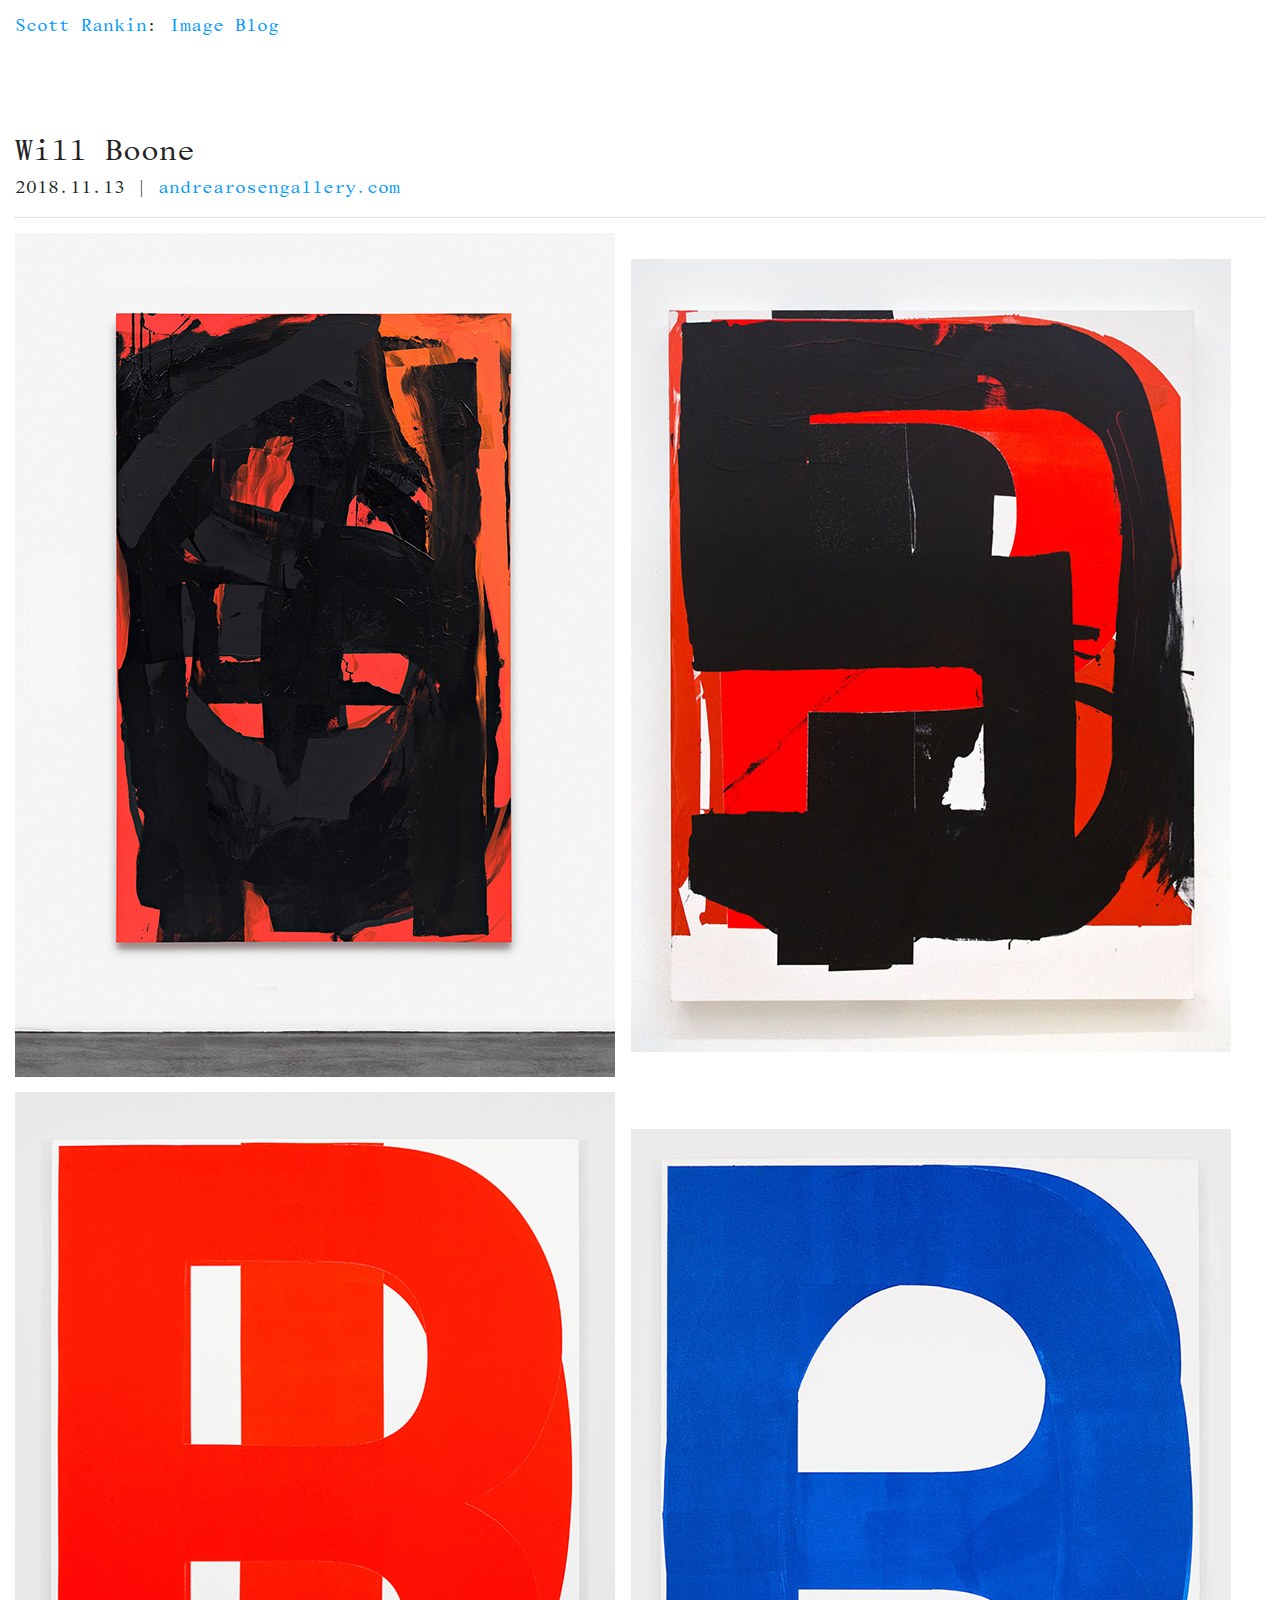
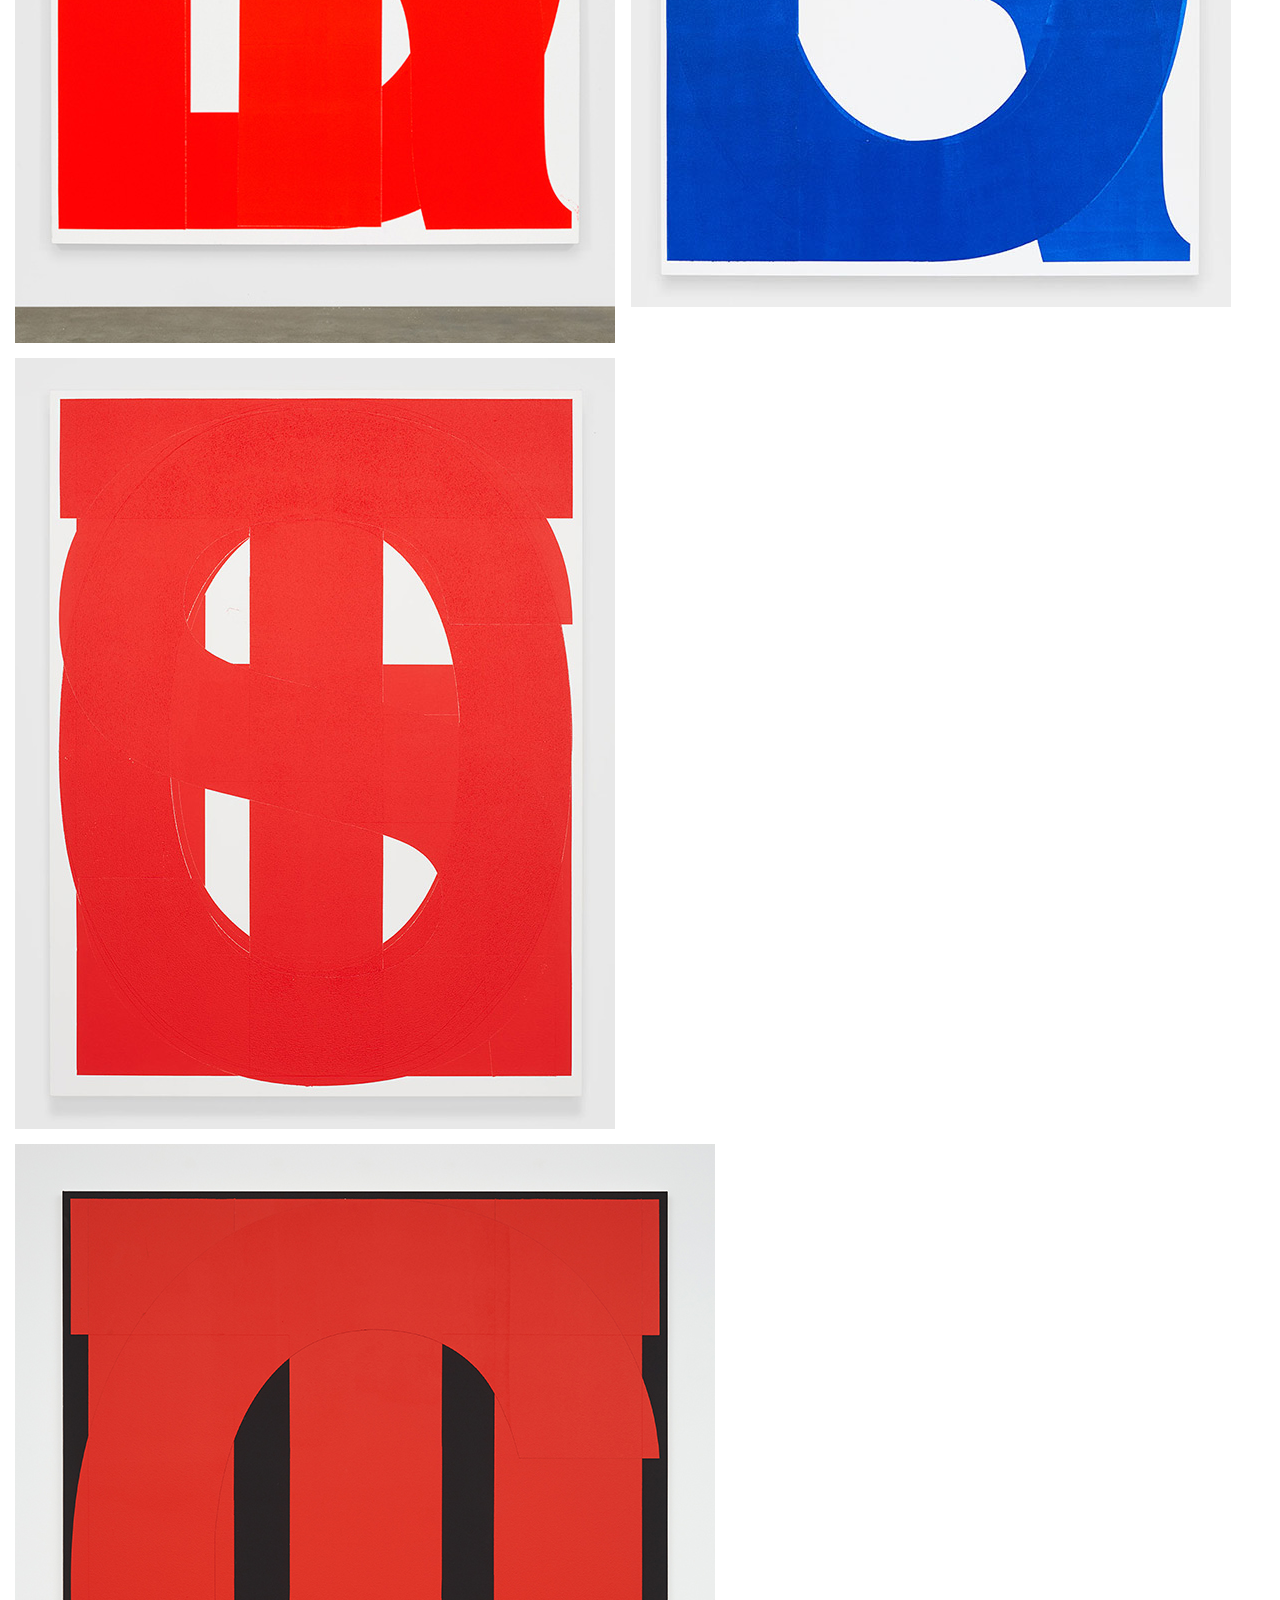
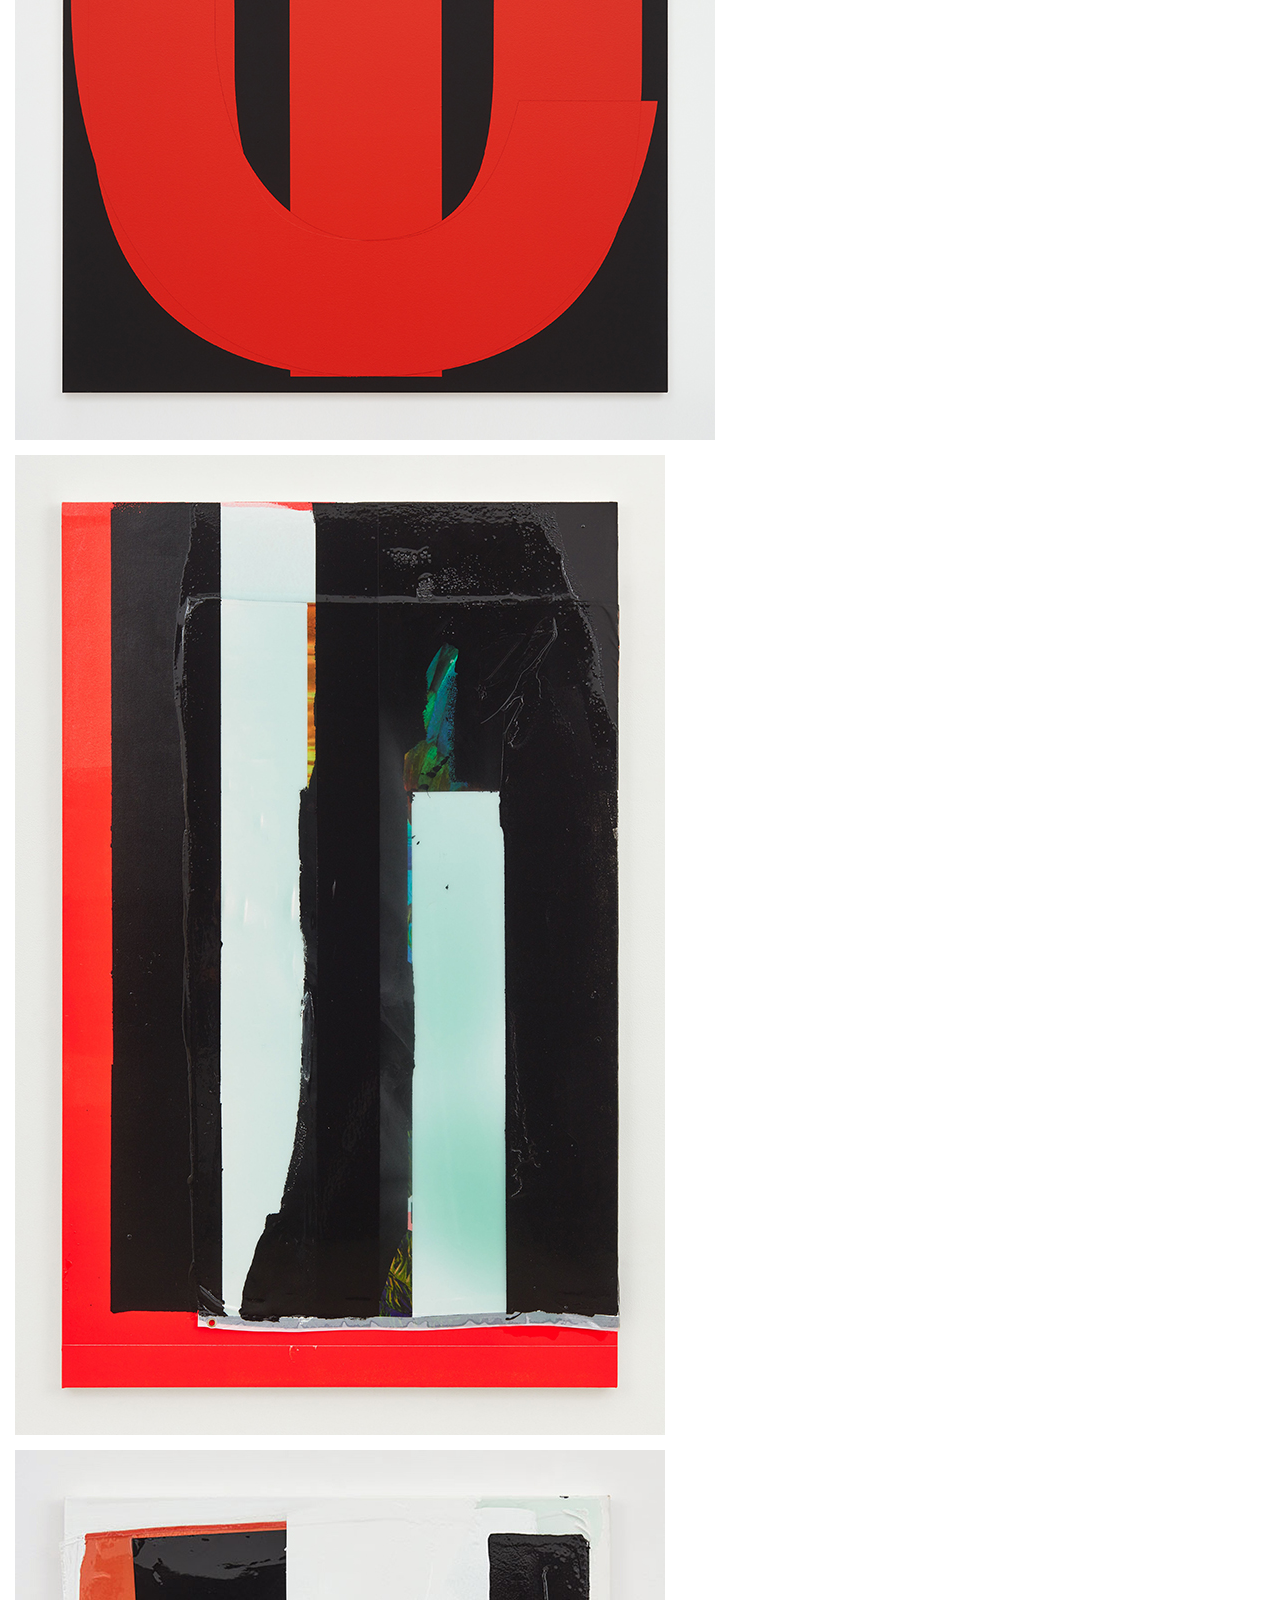
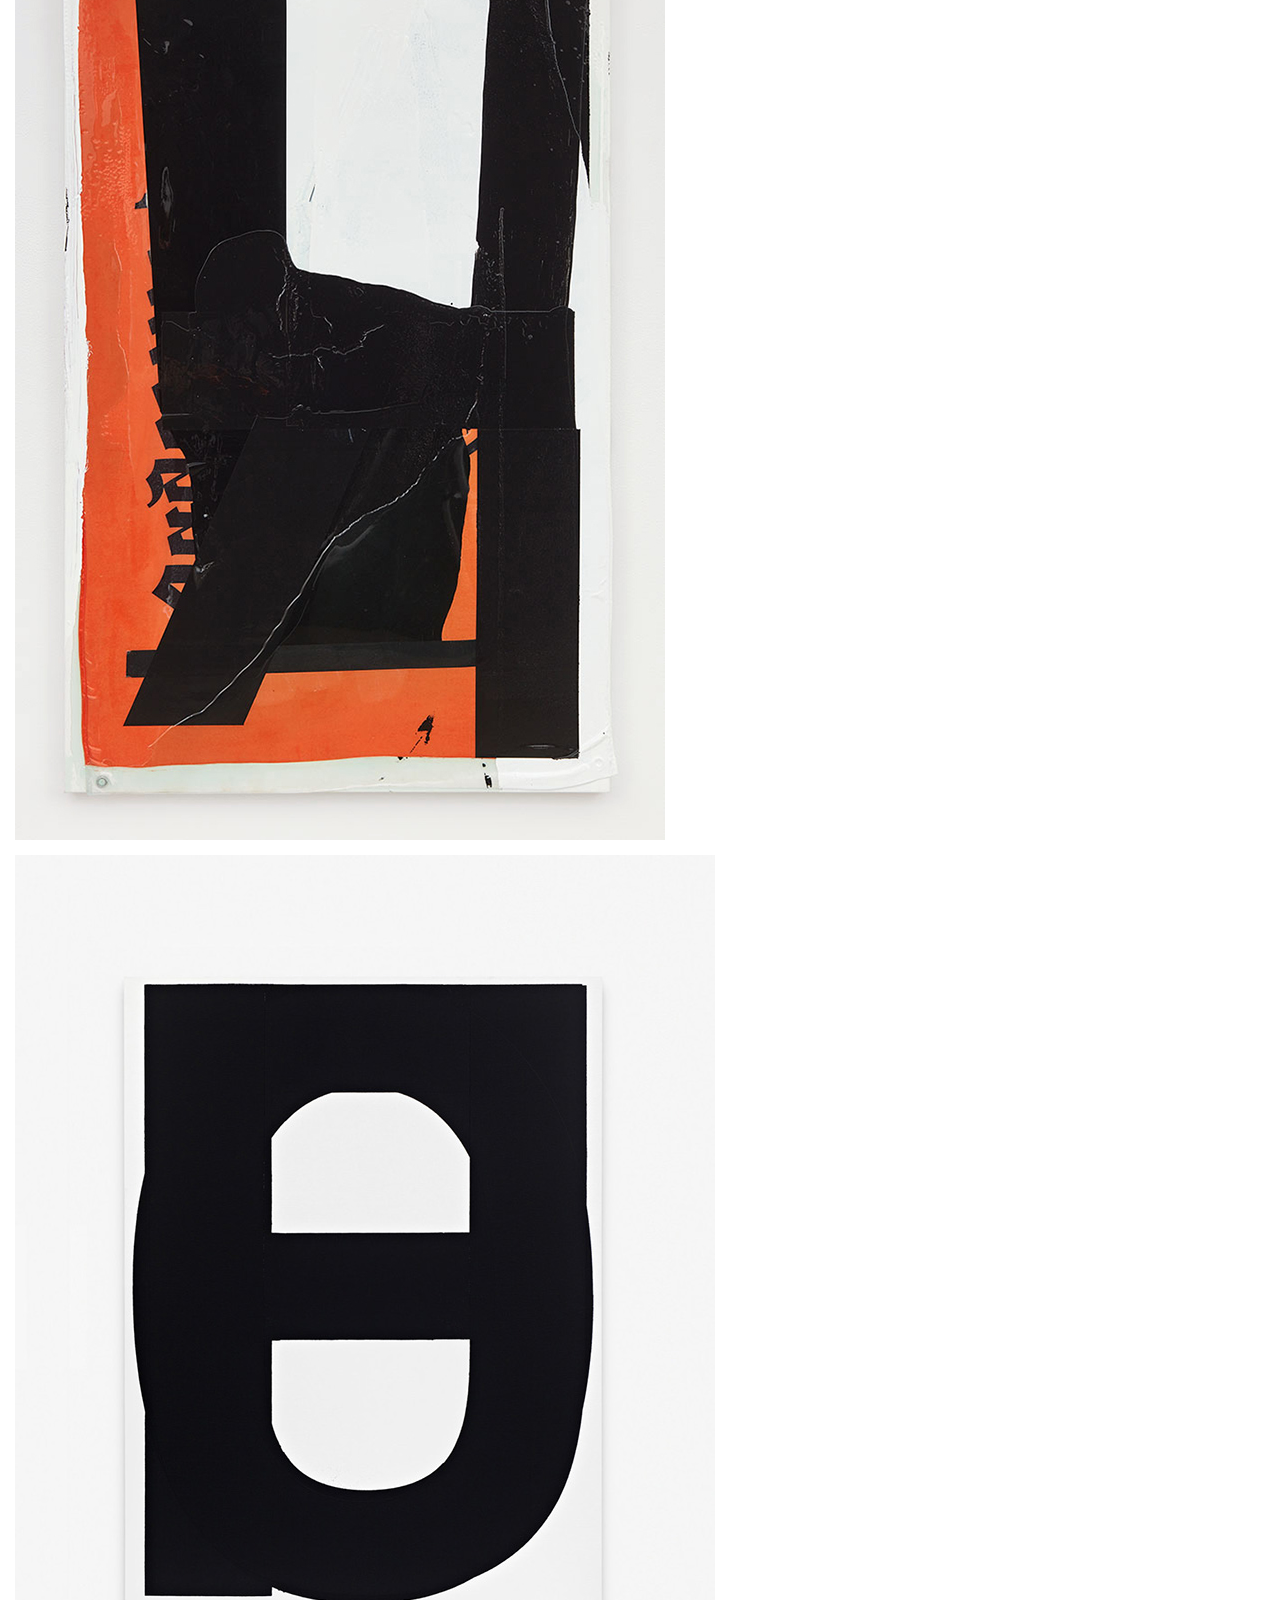
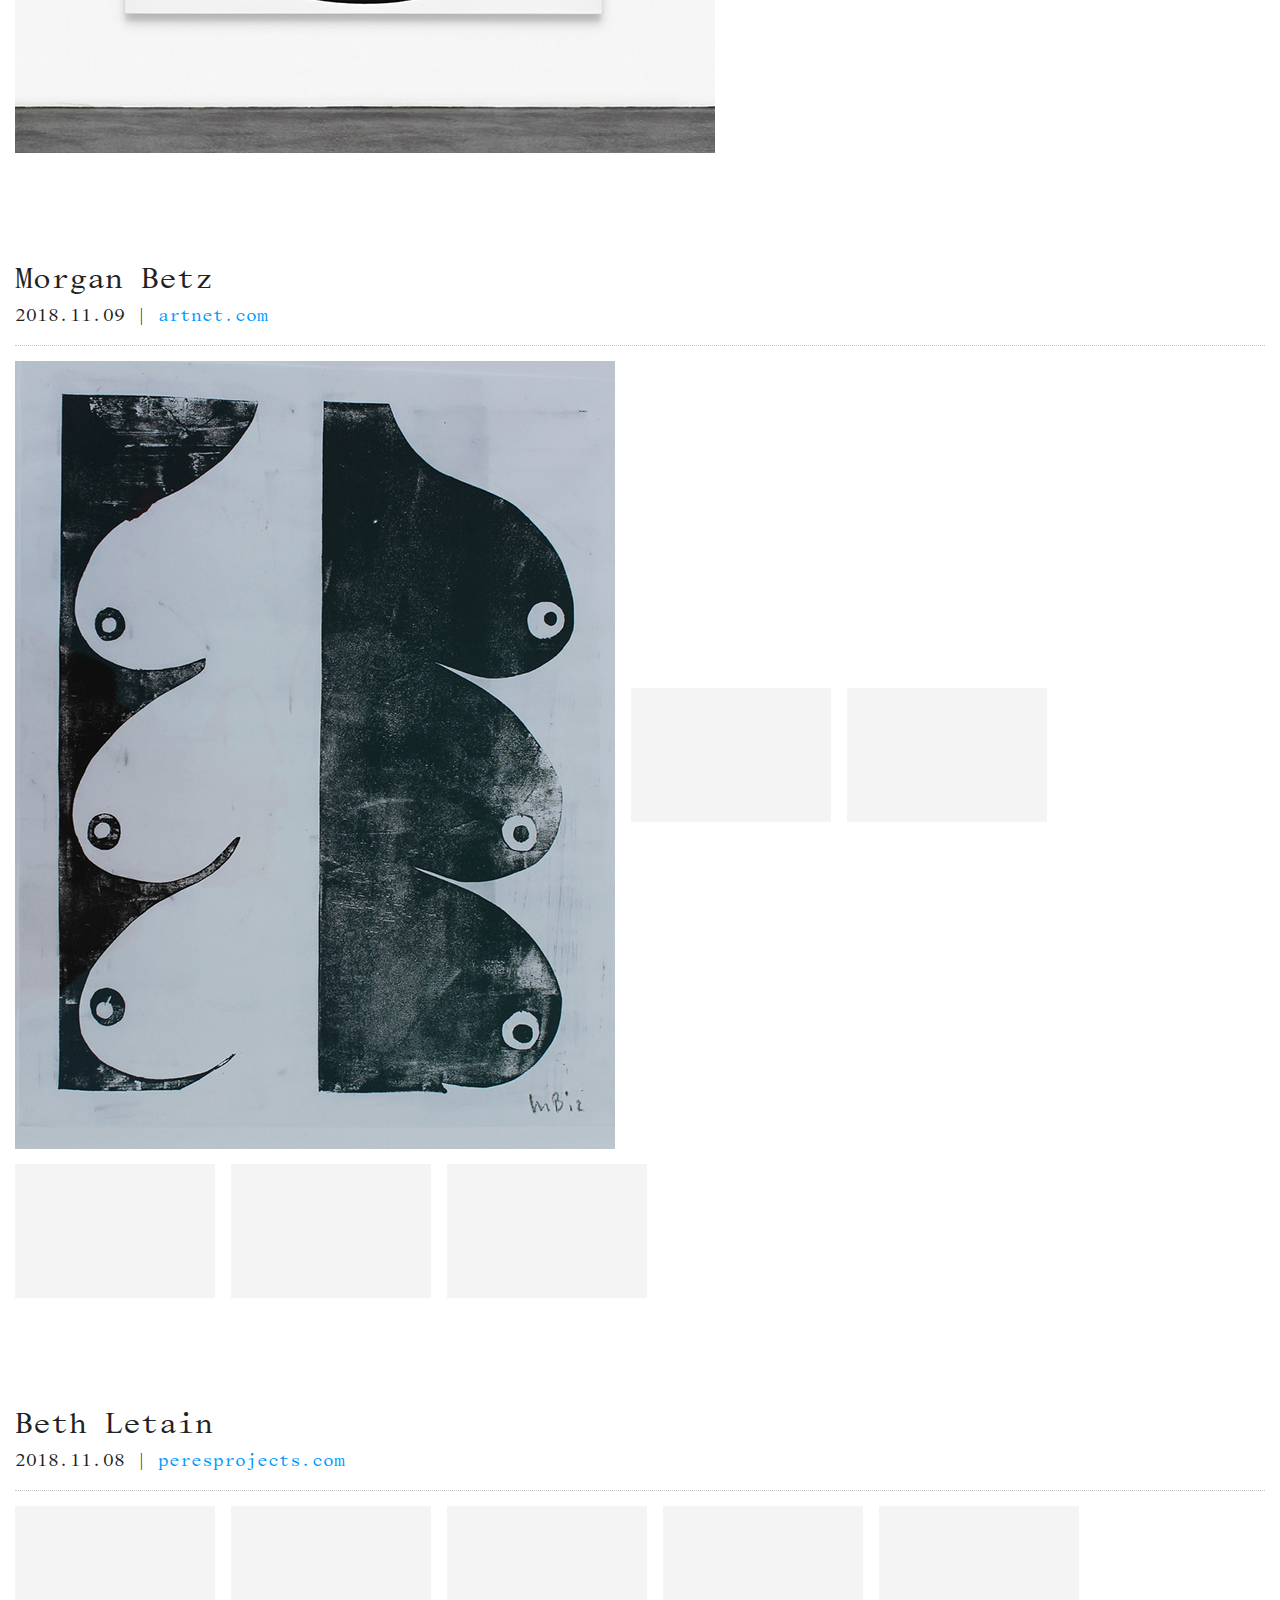
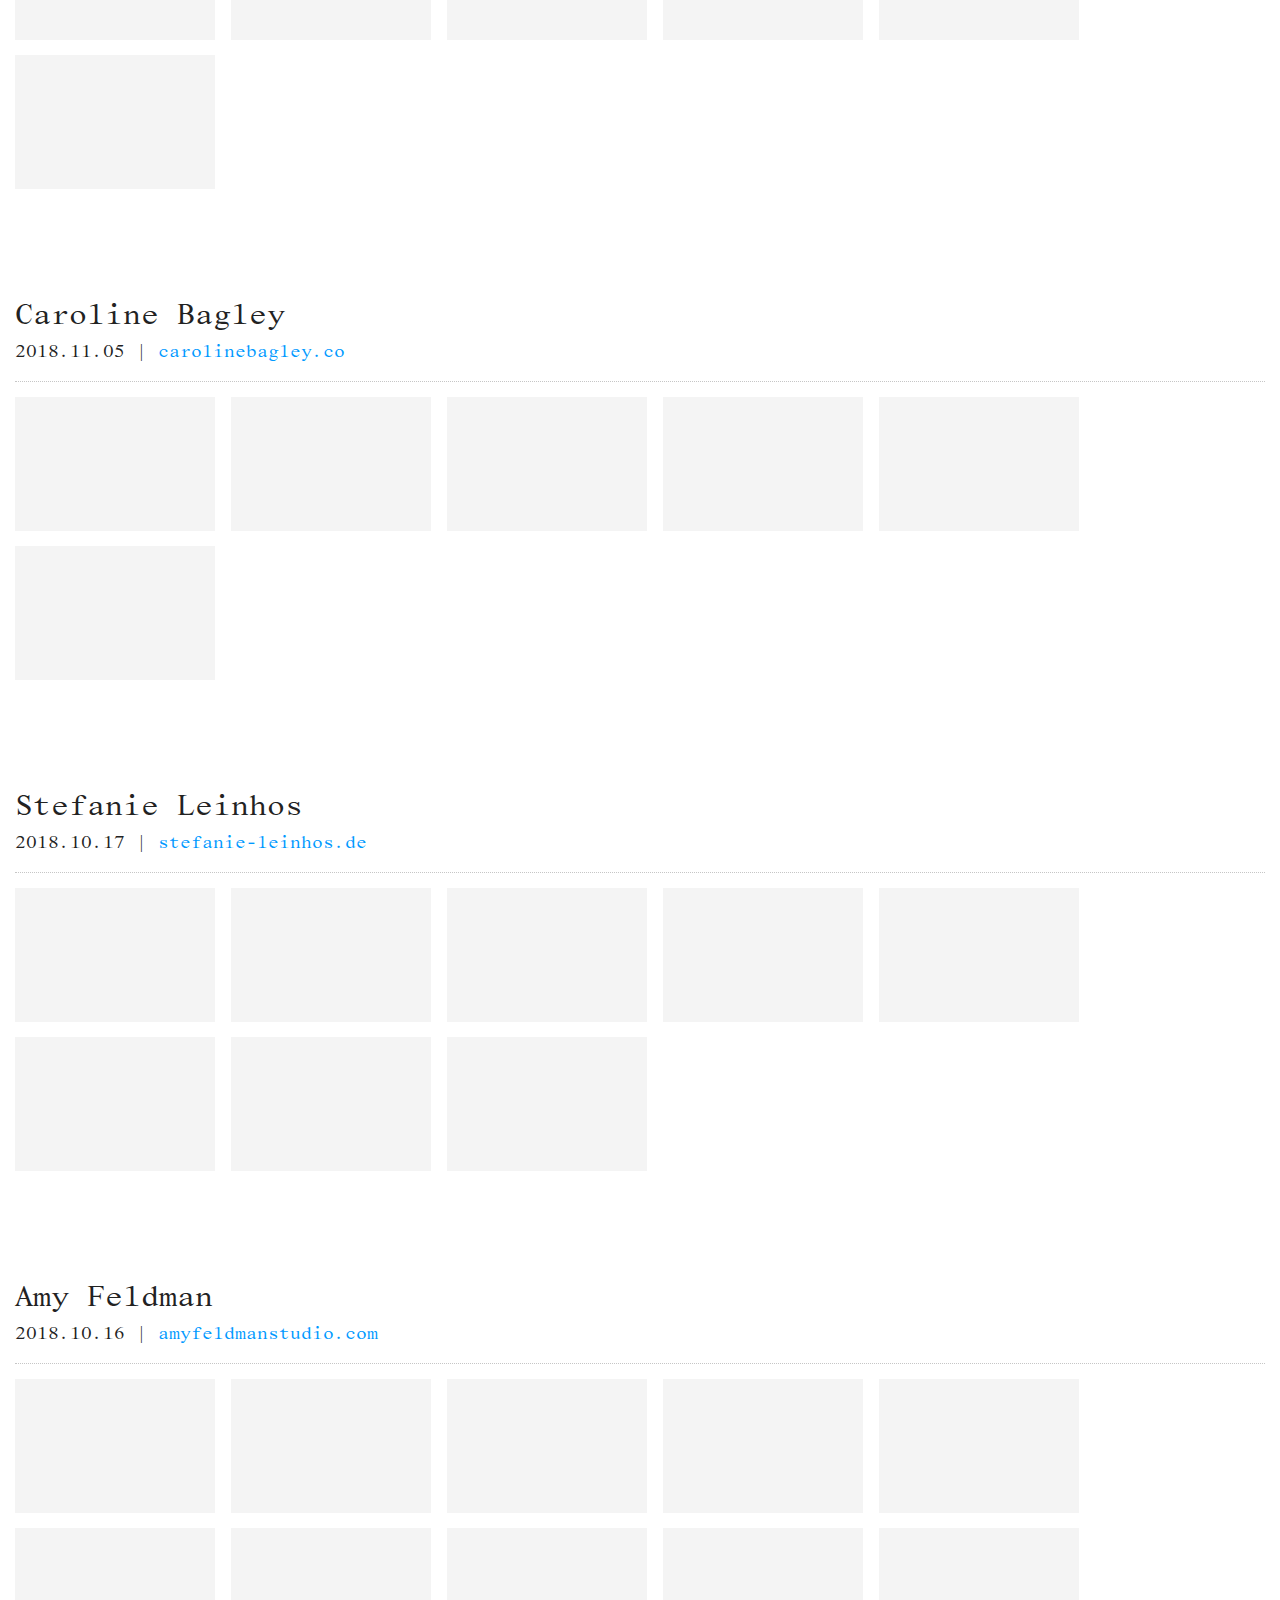
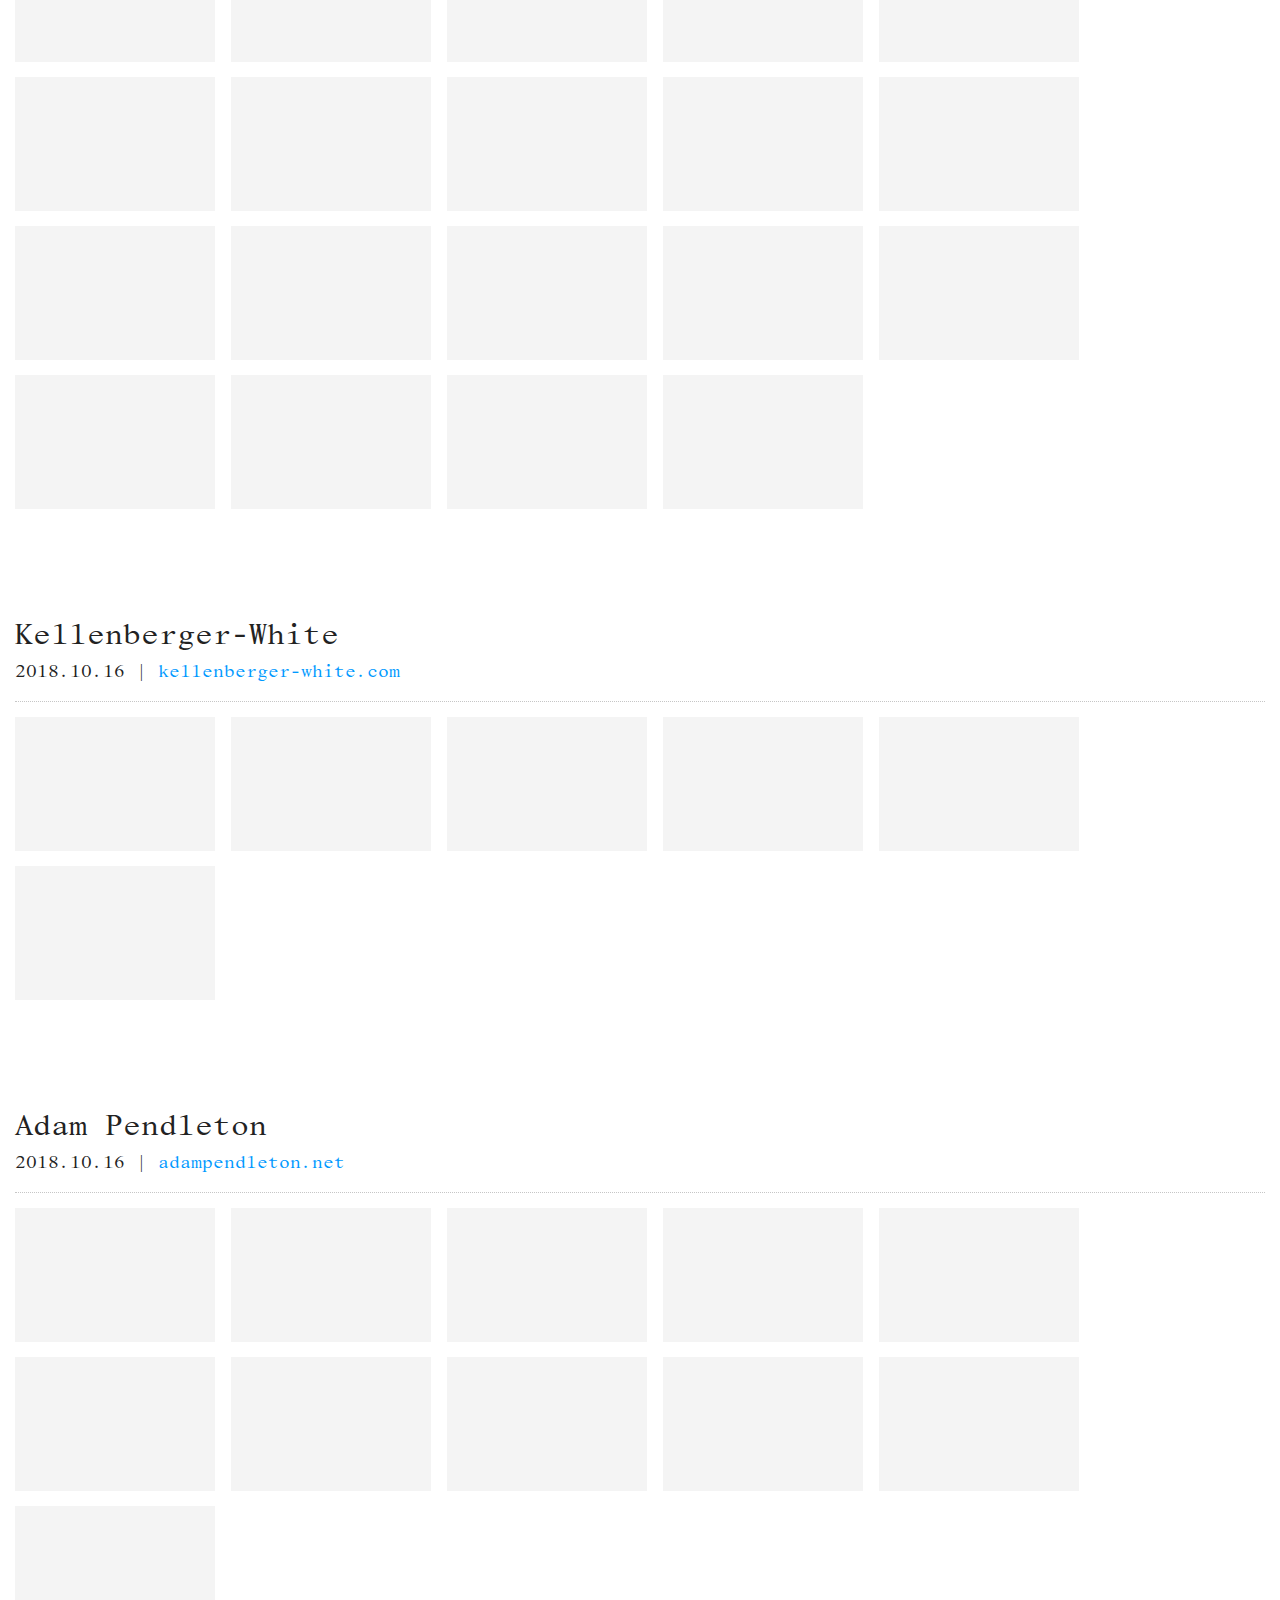
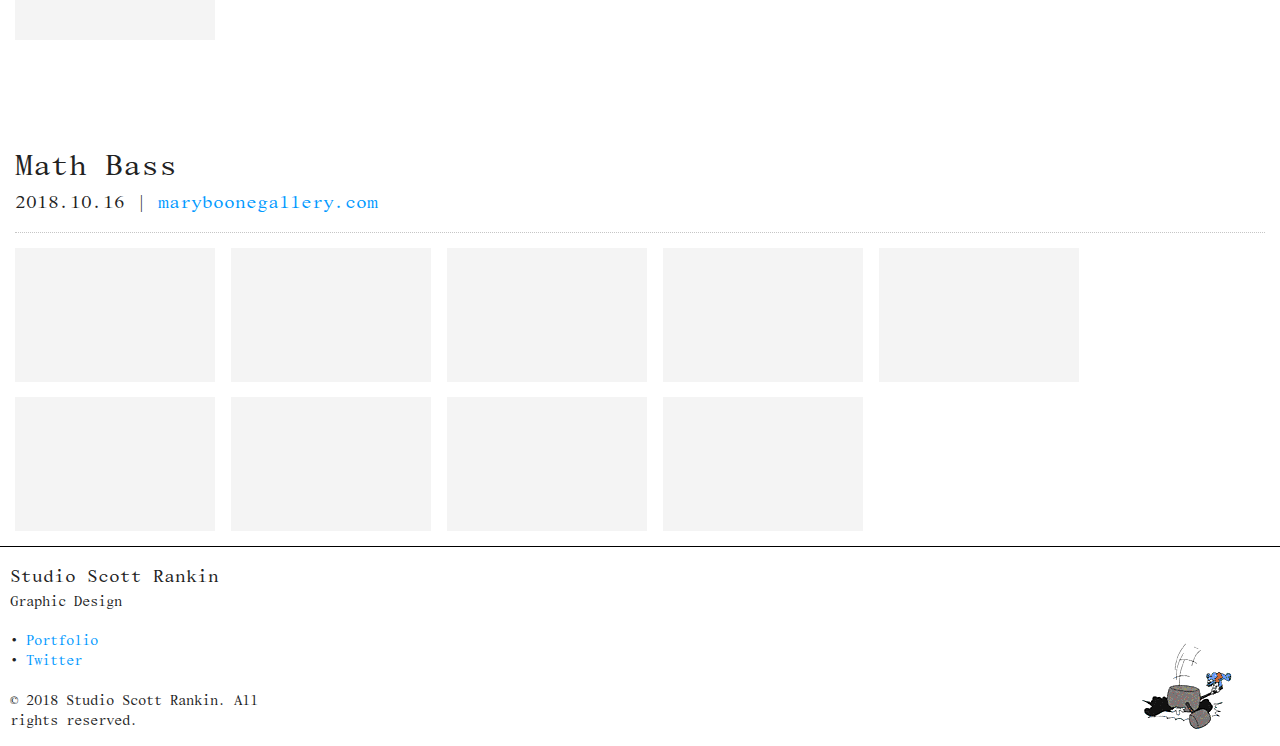
==== commit f0632df2: "RSS feed attempt 1" ====
--- a/blog.html
+++ b/blog.html
@@ -22,12 +22,13 @@
 
   <link rel="stylesheet" href="css/normalize.css">
   <link rel="stylesheet" href="css/blog.css">
+  <link rel="alternate" type="application/rss+xml" href="blog-rss-feed.xml" title="RSS Feed">
   <style type="text/css">
     @font-face {
     font-family:"pantasia";
     src:url("fonts/Pantasia-Regular.woff");
     }
-  </style> 
+  </style>
 </head>
 
 <body>
@@ -41,6 +42,8 @@
 		  <a href="index.html" target="_blank">Scott Rankin</a>: <a href="#">Image Blog</a>
     </div>
   </div>
+
+    <a href="blog-rss-feed.xml">RSS Feed</a>
 
     <div class="blog-post">
       <p class="blog-post__title">Will Boone</p>
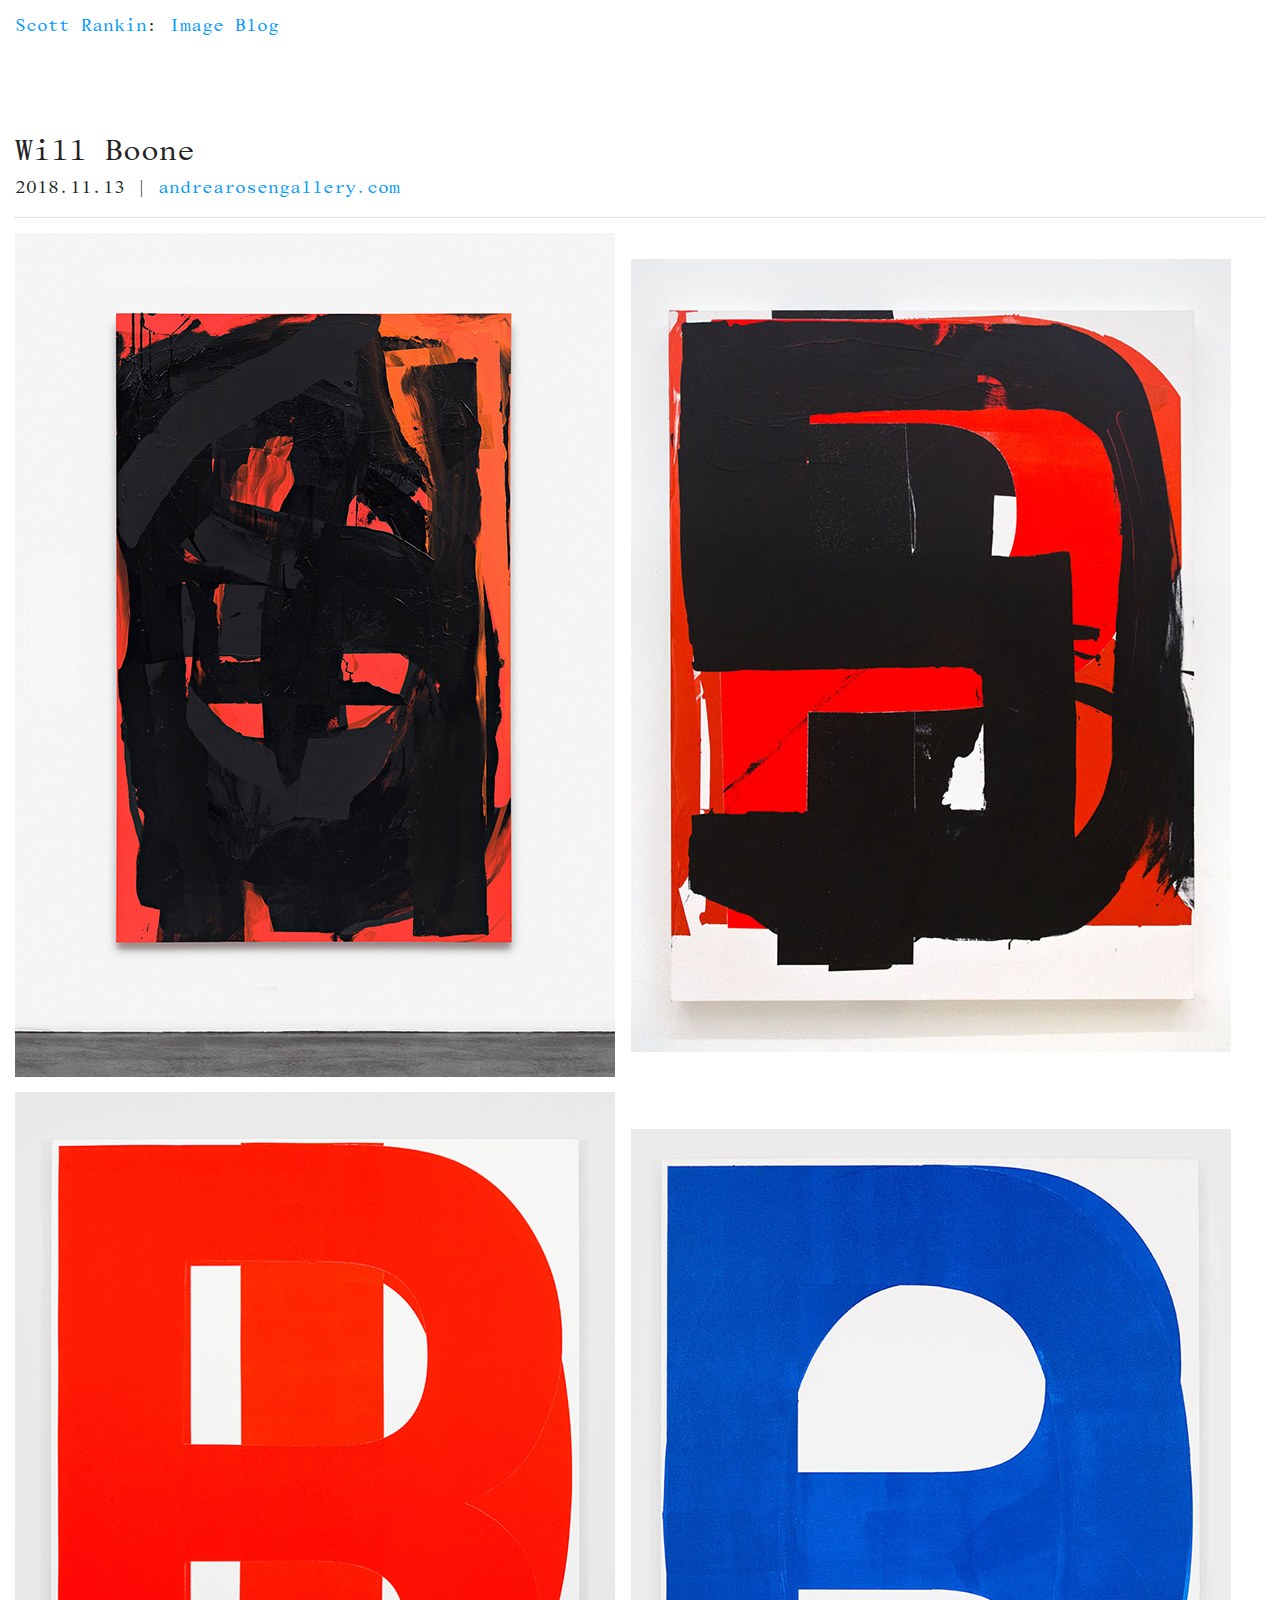
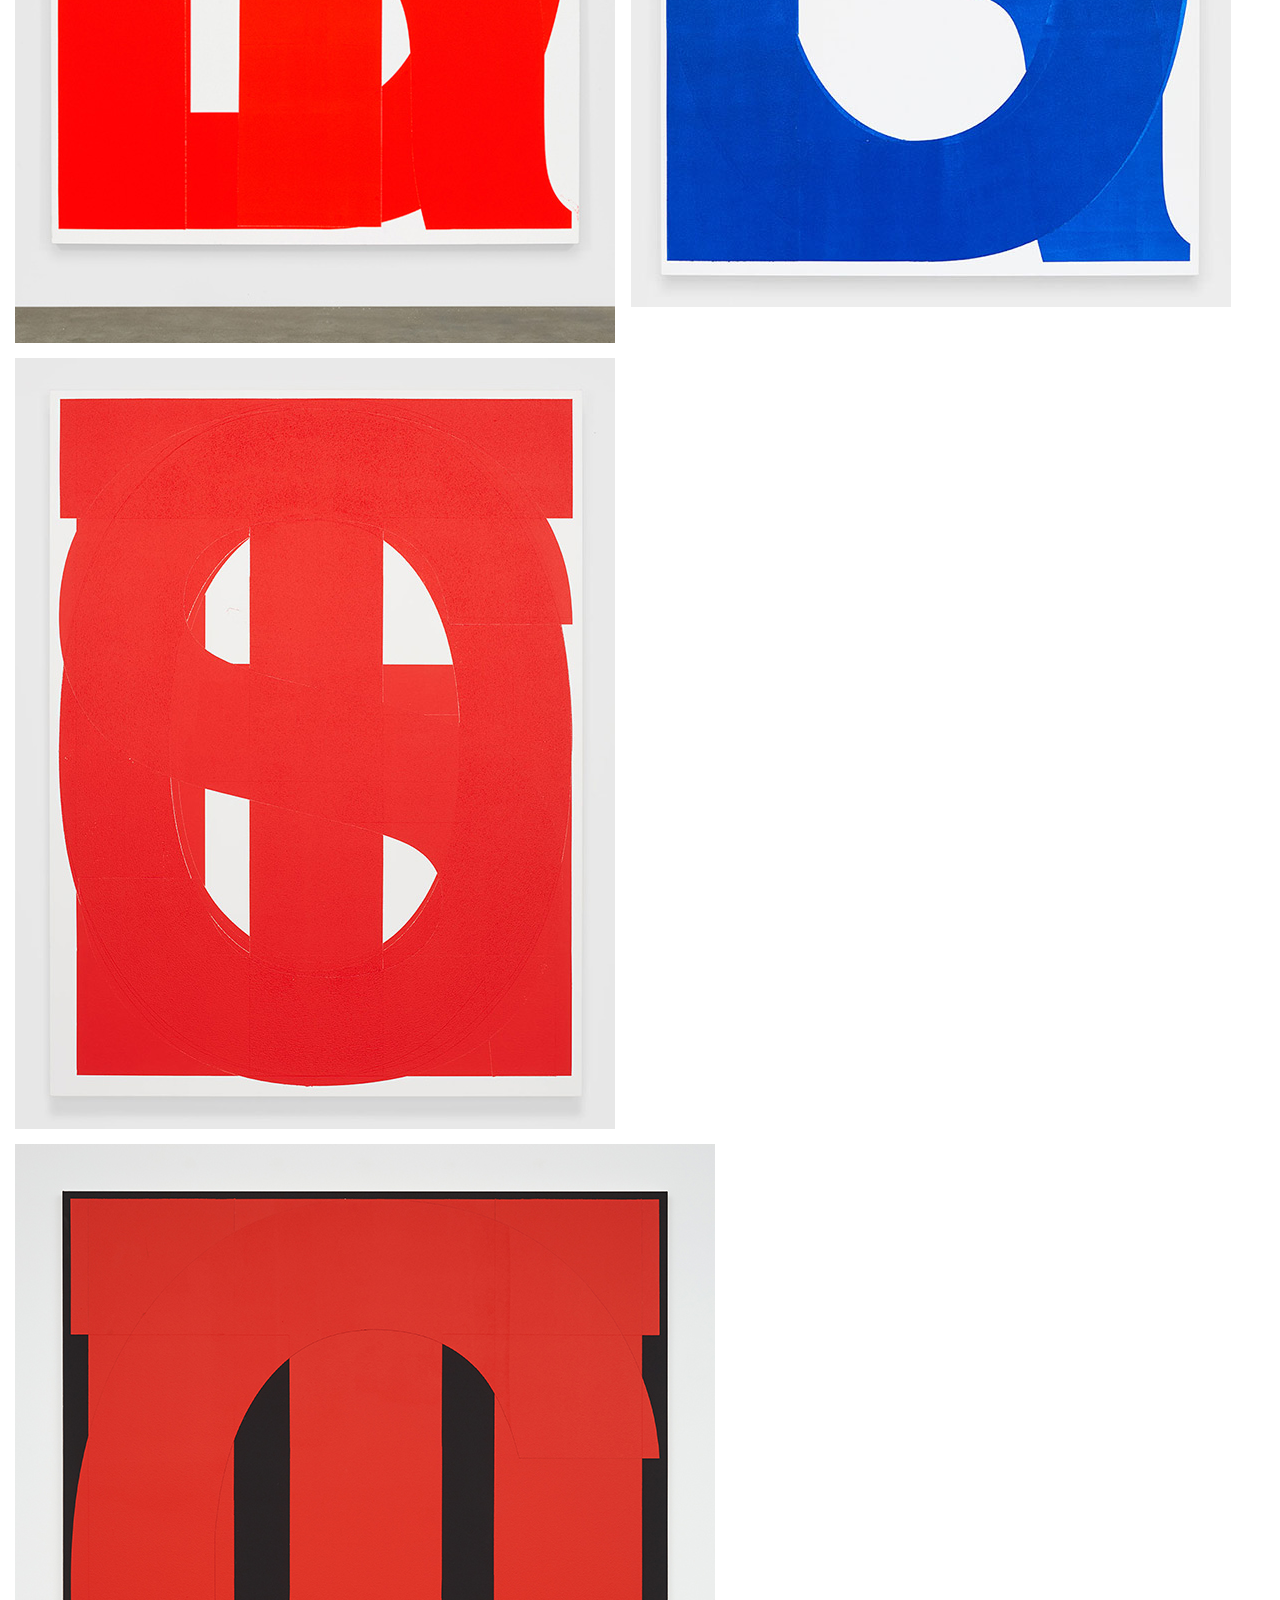
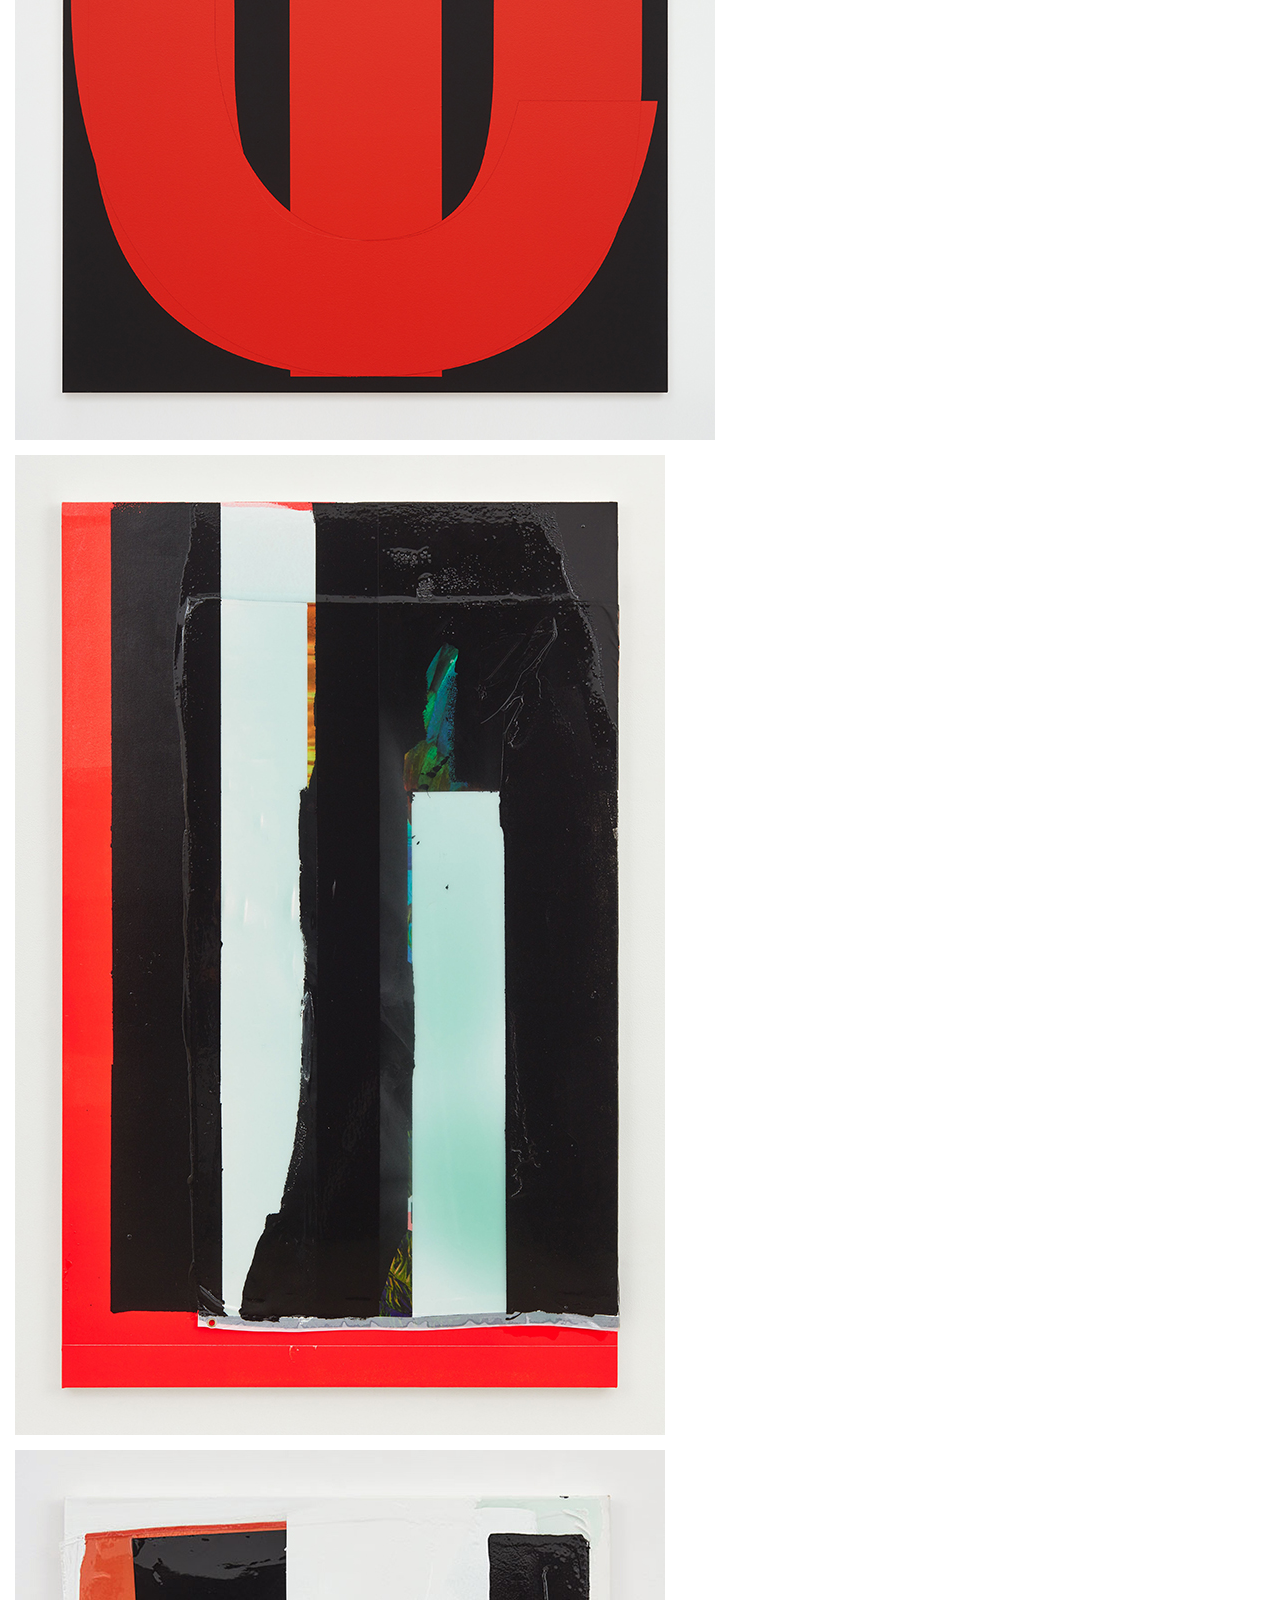
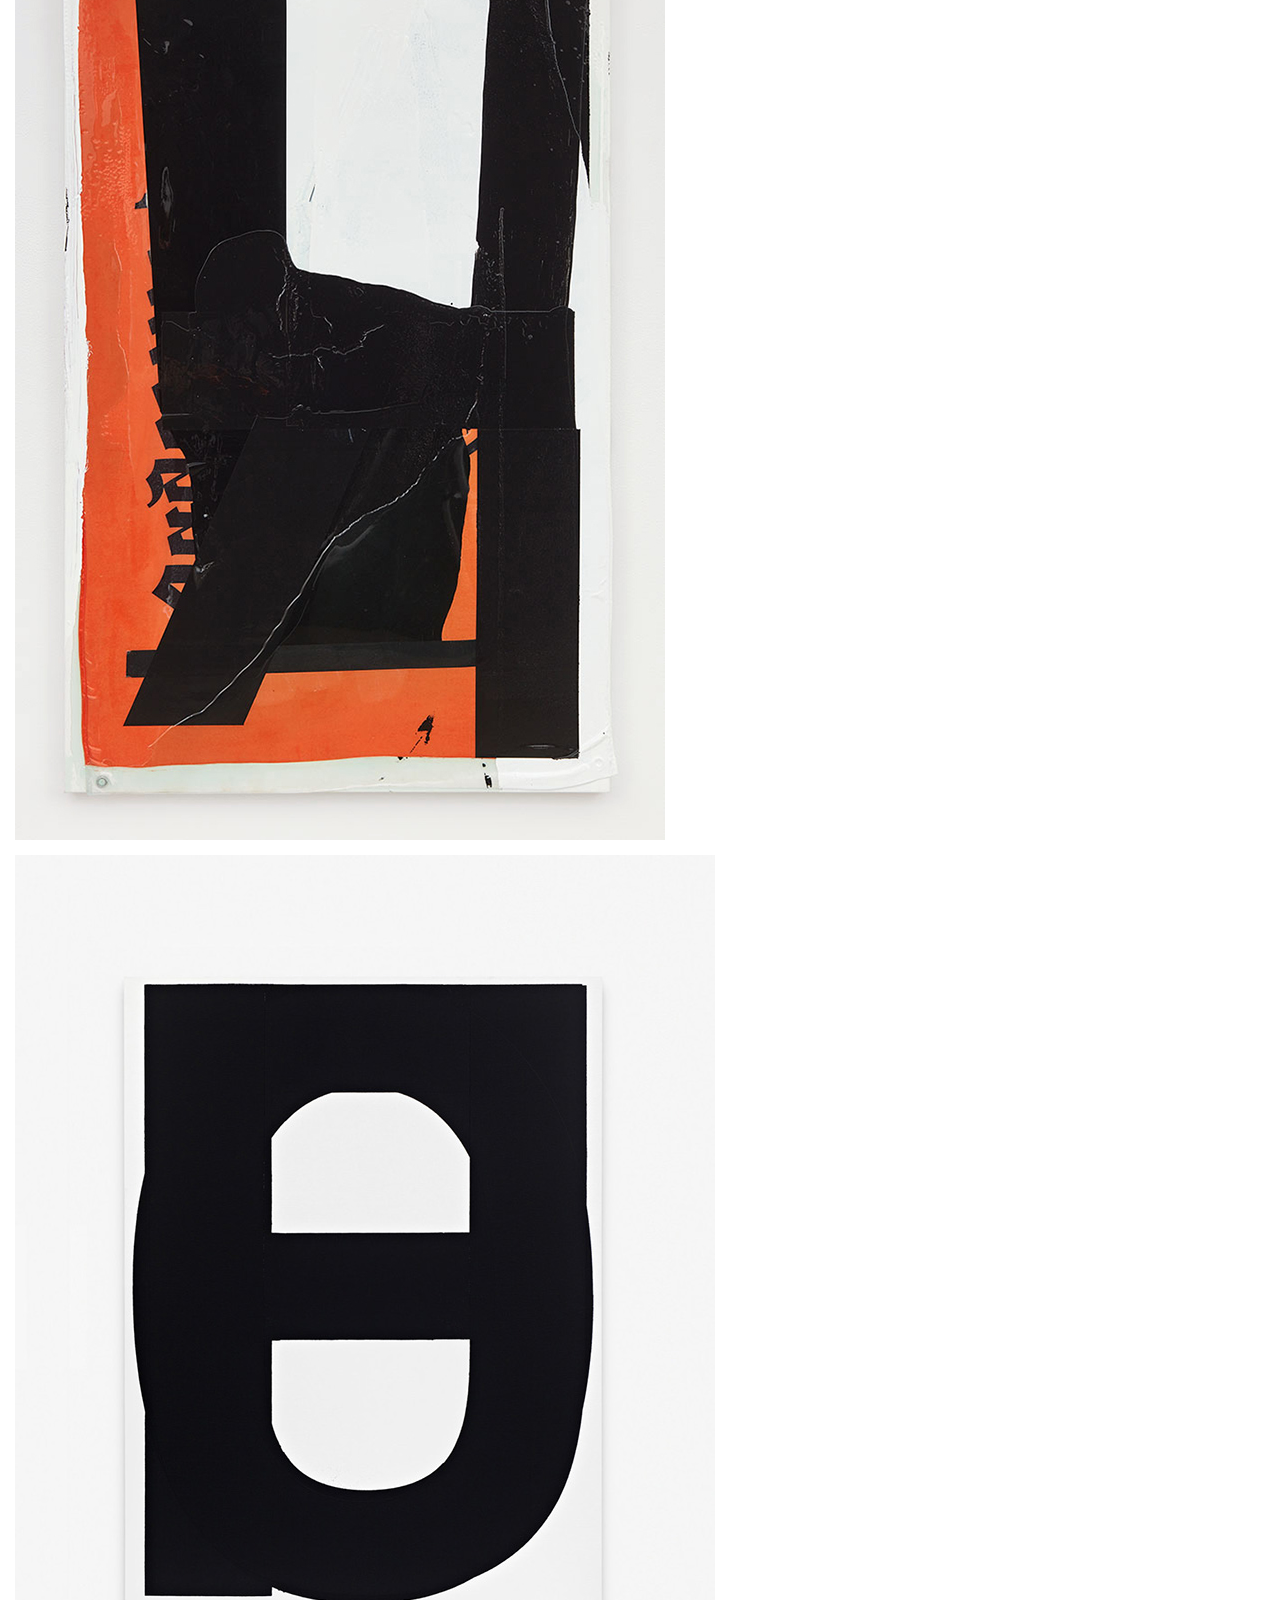
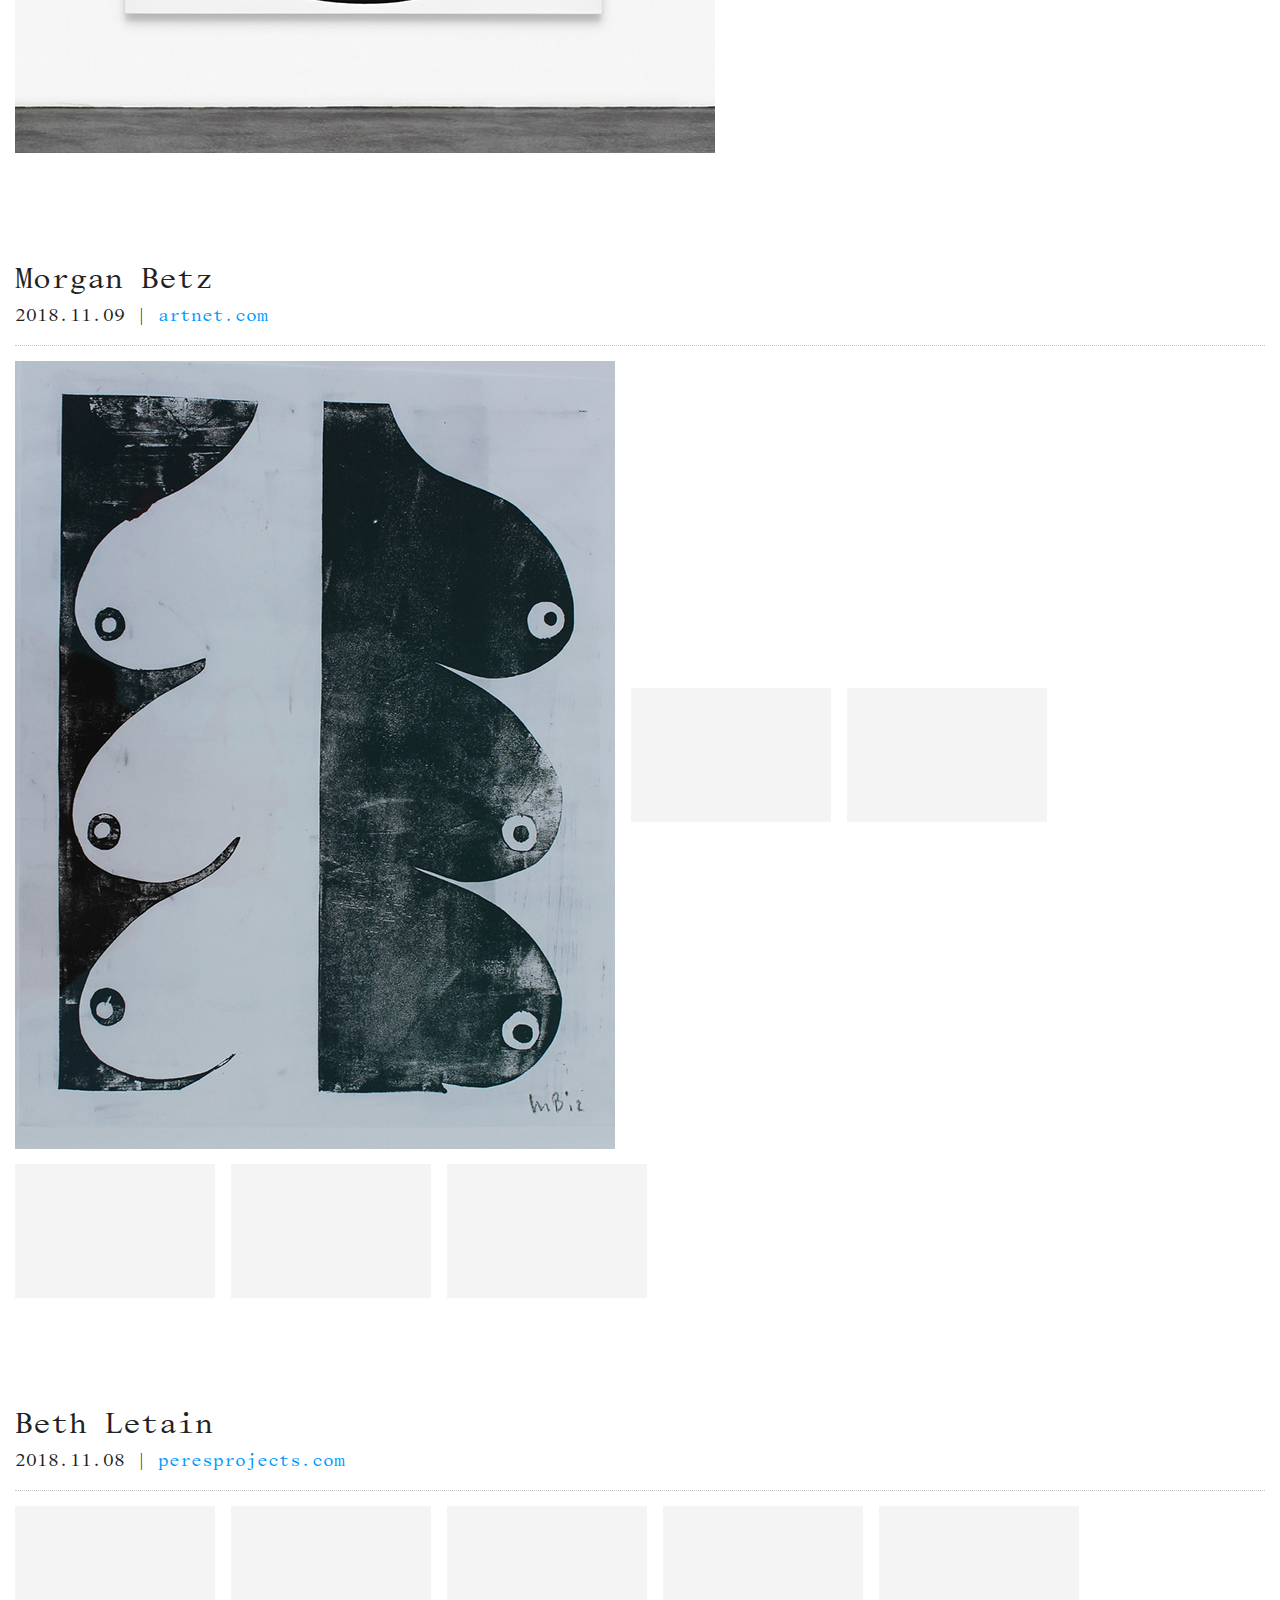
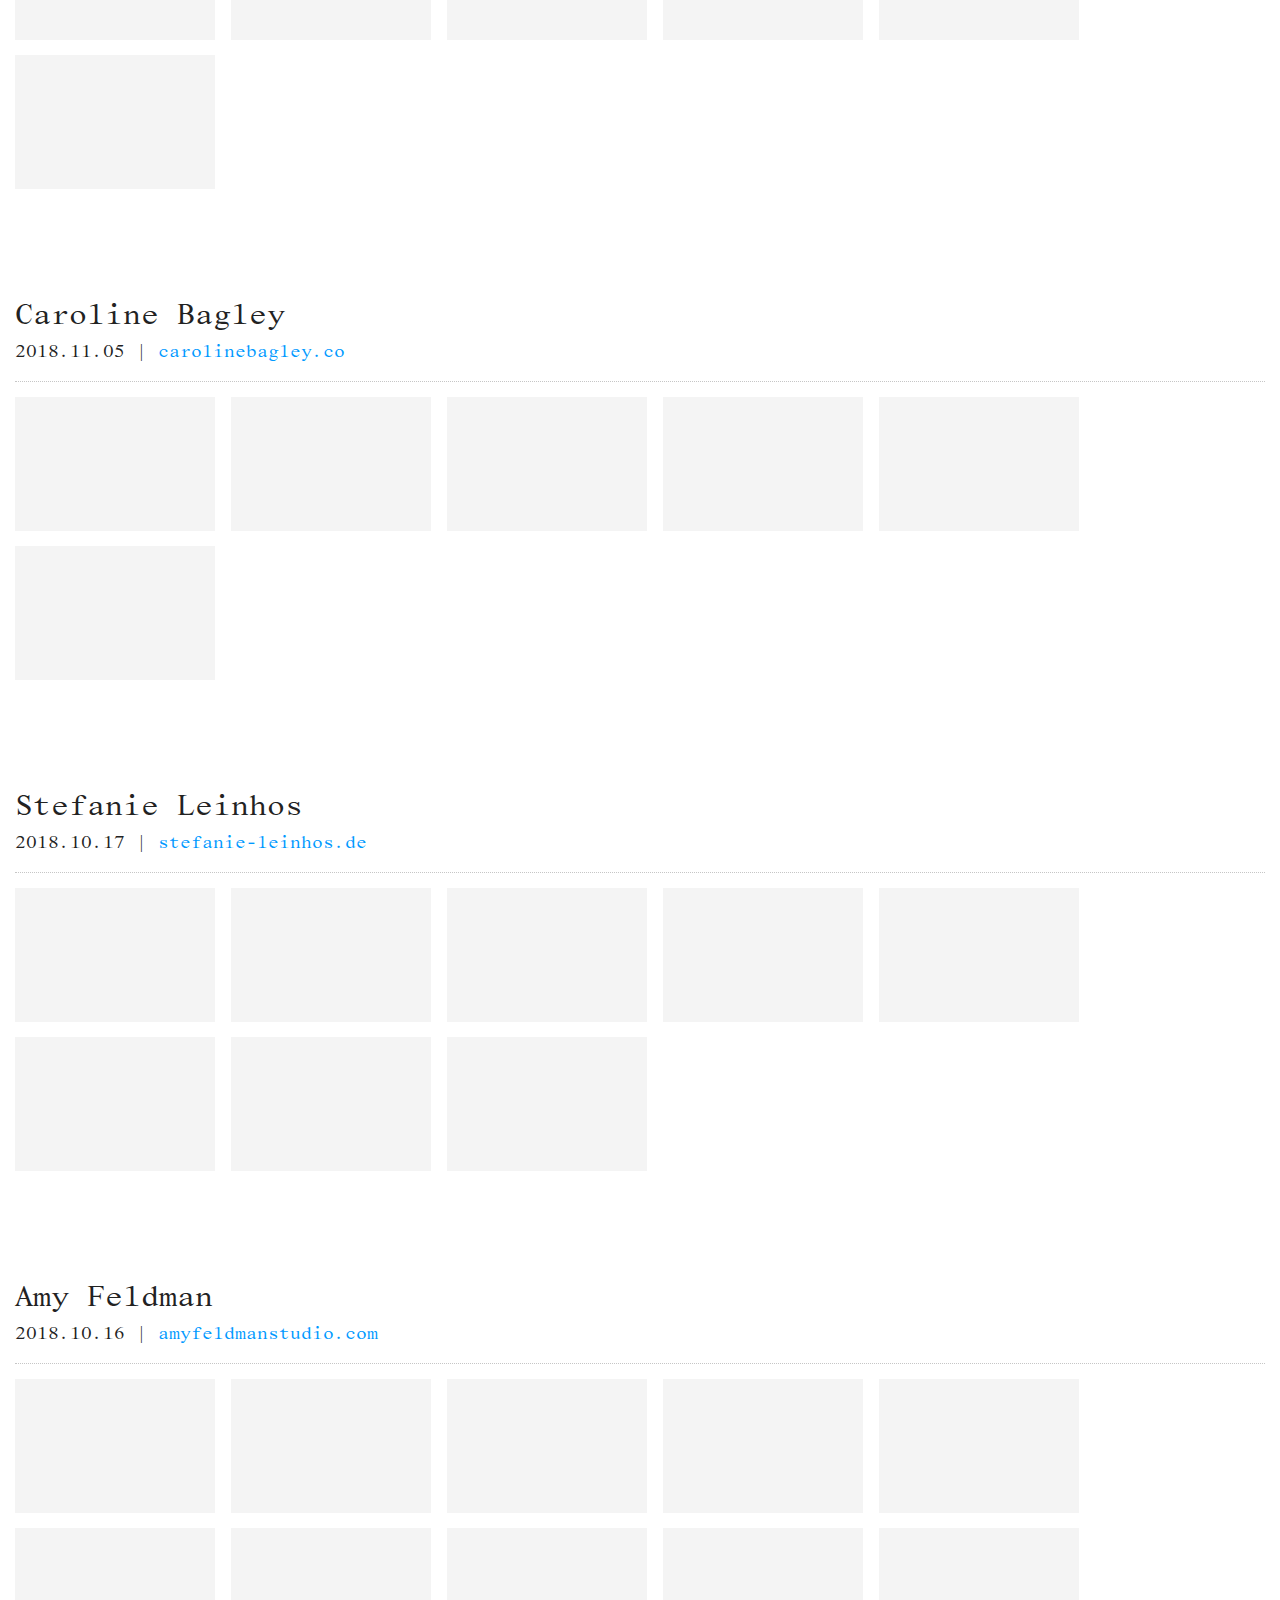
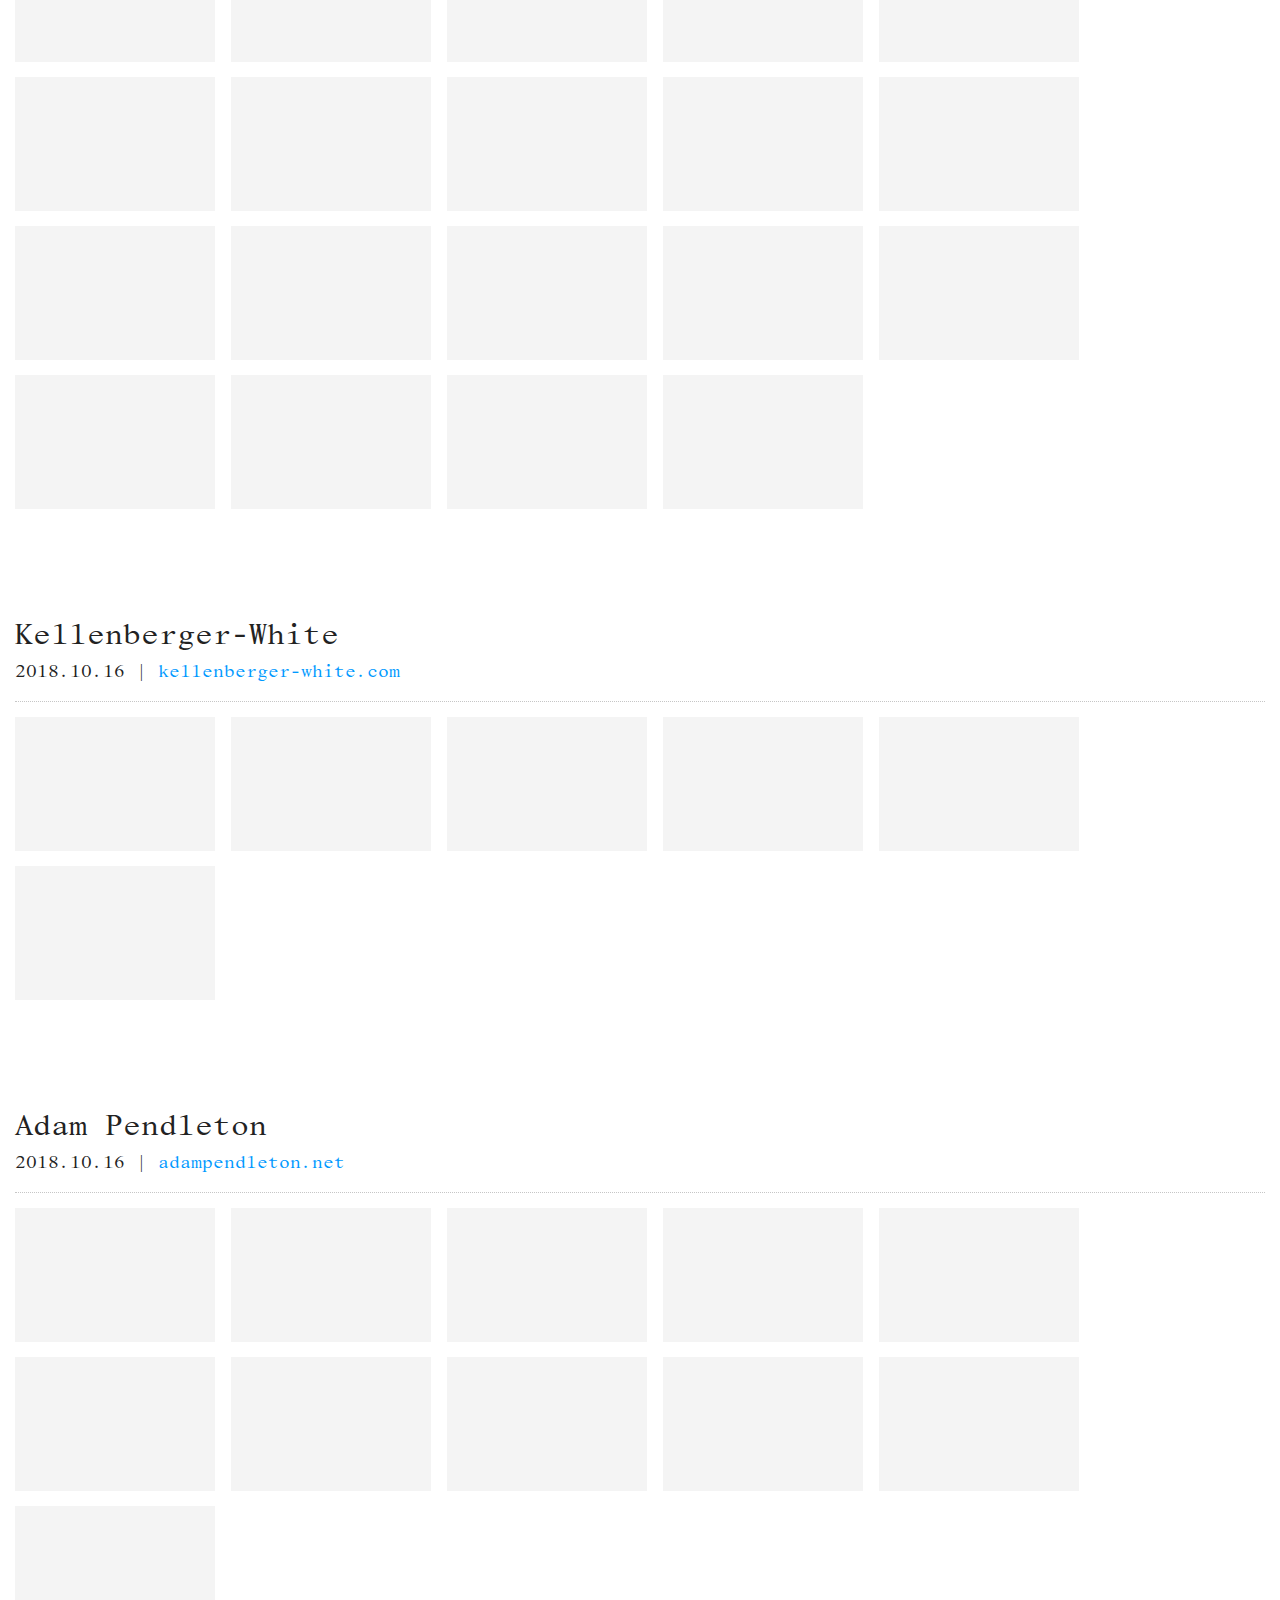
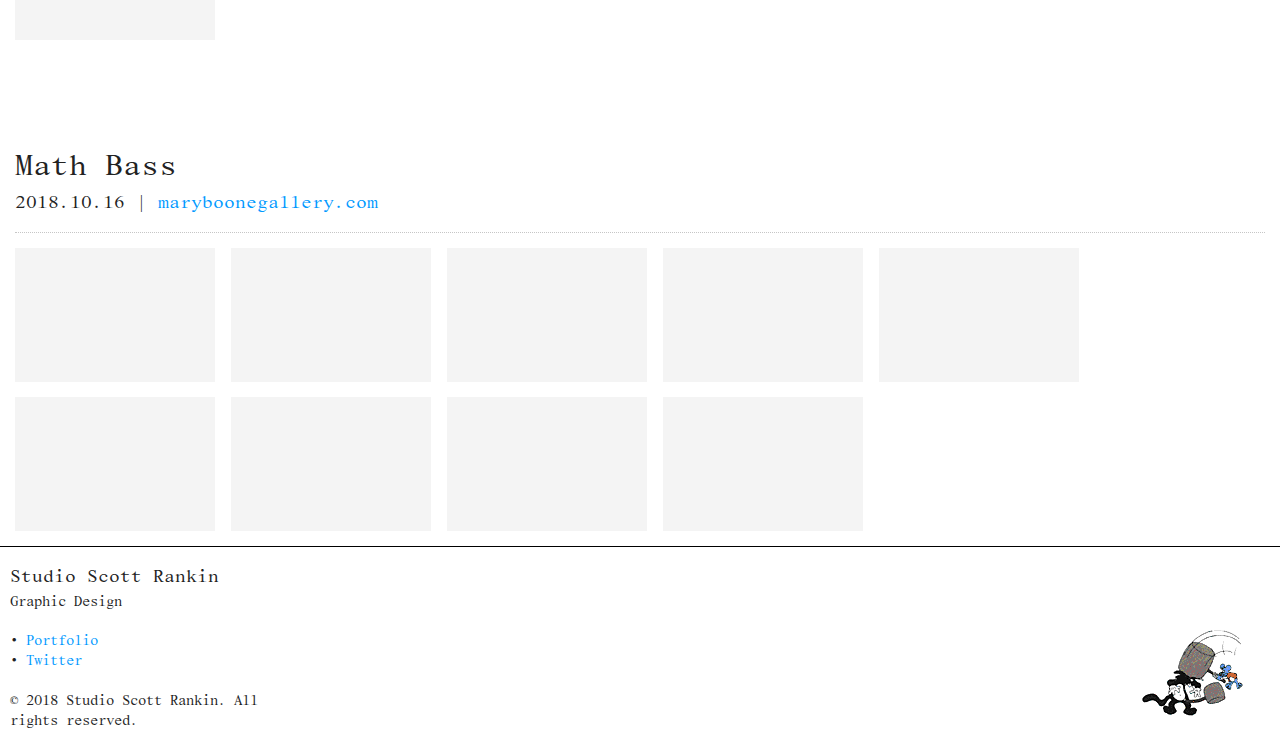
==== commit e69cf976: "Fix?" ====
--- a/blog.html
+++ b/blog.html
@@ -2,6 +2,7 @@
 <html class="no-js" lang="">
 
 <head>
+    <meta name="robots" content="noindex" />
 <!-- Global site tag (gtag.js) - Google Analytics -->
 <script async src="https://www.googletagmanager.com/gtag/js?id=UA-88909332-1"></script>
 <script>
